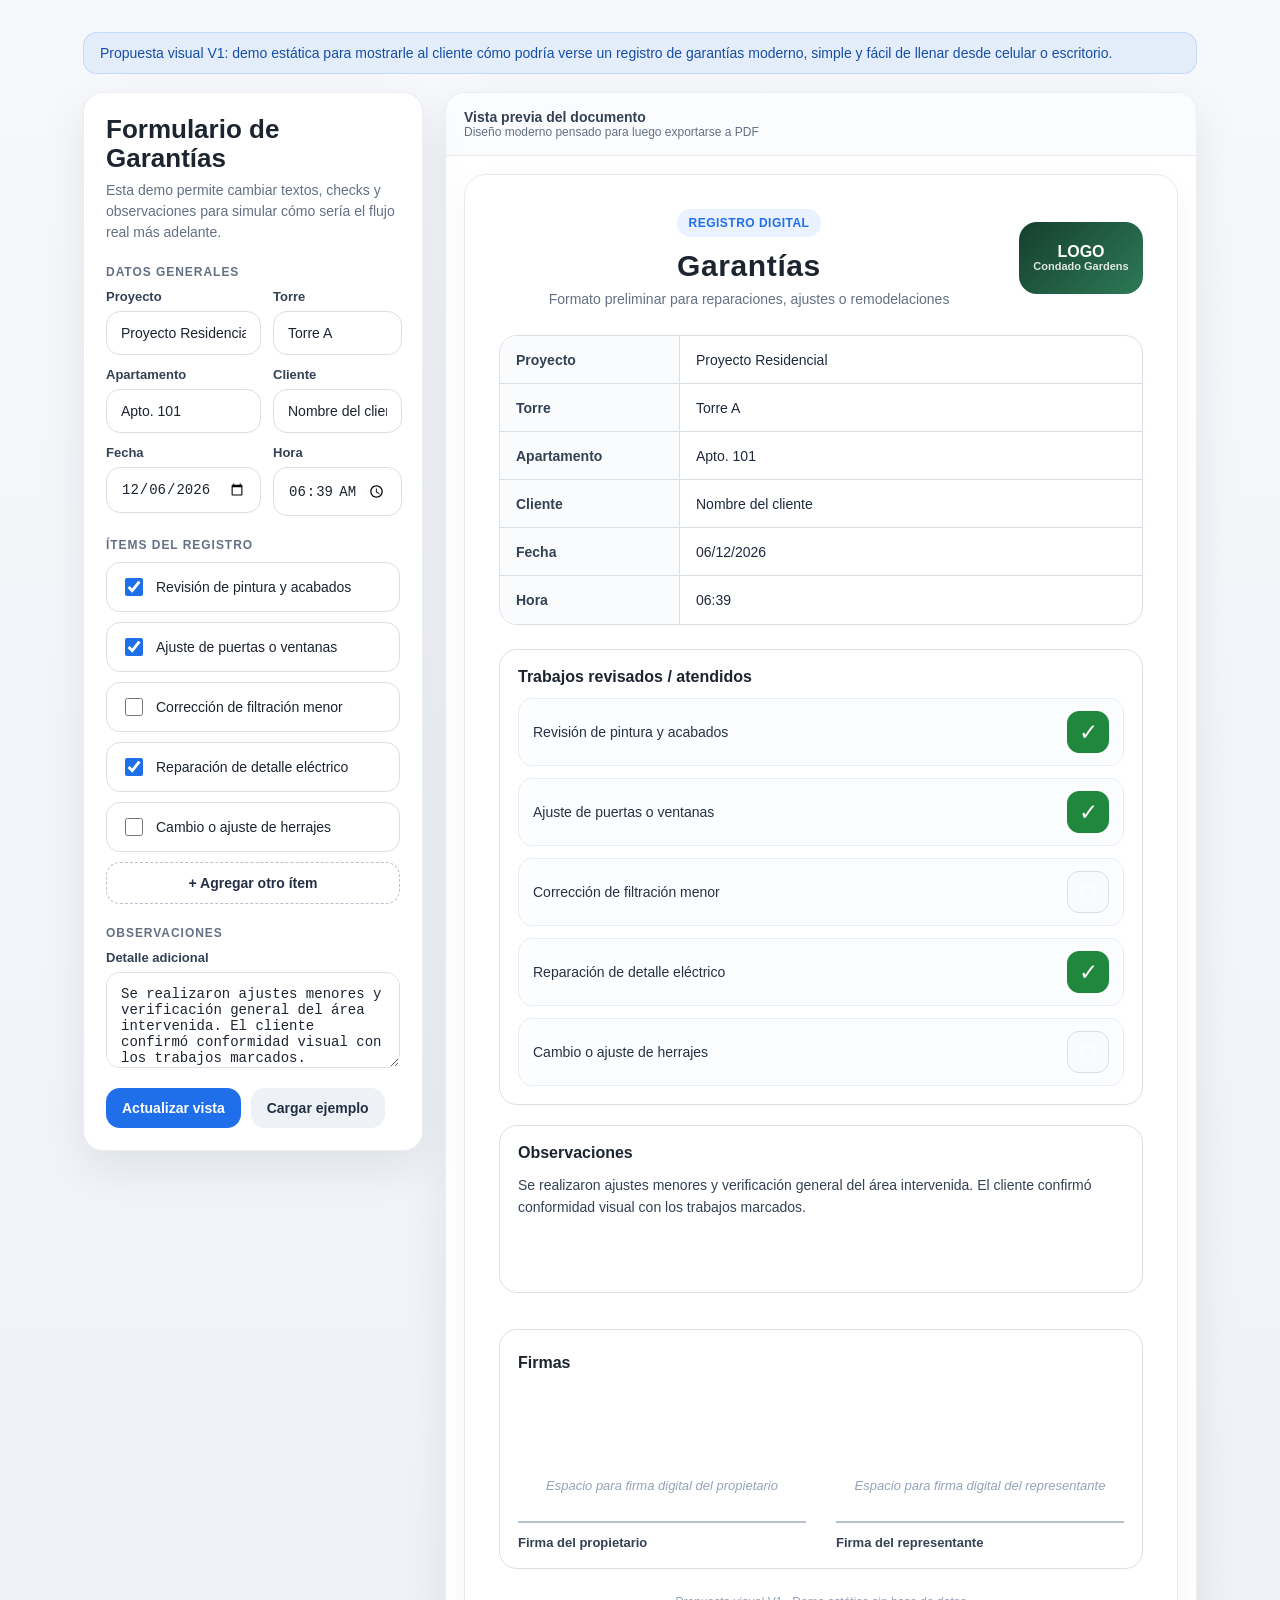
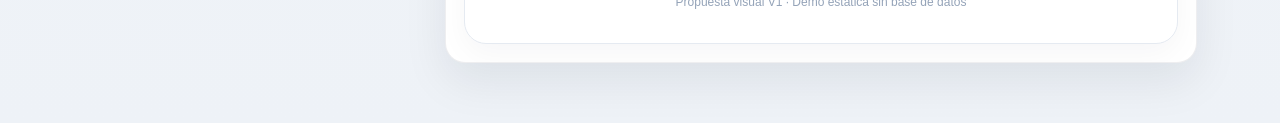
==== index.html @ aacd2099 "Create index.html" ====
<!doctype html>
<html lang="es">
<head>
  <meta charset="UTF-8" />
  <meta name="viewport" content="width=device-width, initial-scale=1.0" />
  <title>Propuesta V1 · Formulario de Garantías</title>
  <style>
    :root {
      --bg: #f3f5f8;
      --card: #ffffff;
      --line: #d9dee7;
      --line-strong: #b8c1cf;
      --text: #1c2430;
      --muted: #647084;
      --primary: #1f6feb;
      --primary-soft: #eaf2ff;
      --success: #1f883d;
      --shadow: 0 18px 45px rgba(16, 24, 40, 0.08);
      --radius: 20px;
    }

    * { box-sizing: border-box; }

    body {
      margin: 0;
      font-family: Arial, Helvetica, sans-serif;
      background: linear-gradient(180deg, #f6f8fb 0%, #eef2f7 100%);
      color: var(--text);
    }

    .shell {
      max-width: 1150px;
      margin: 0 auto;
      padding: 32px 18px 60px;
    }

    .top-note {
      background: rgba(31, 111, 235, 0.08);
      border: 1px solid rgba(31, 111, 235, 0.16);
      color: #174ea6;
      padding: 12px 16px;
      border-radius: 14px;
      font-size: 14px;
      margin-bottom: 18px;
    }

    .app {
      display: grid;
      grid-template-columns: 340px 1fr;
      gap: 22px;
      align-items: start;
    }

    .panel,
    .preview {
      background: var(--card);
      border: 1px solid rgba(15, 23, 42, 0.07);
      border-radius: var(--radius);
      box-shadow: var(--shadow);
    }

    .panel {
      padding: 22px;
      position: sticky;
      top: 18px;
    }

    .preview-wrap {
      padding: 18px;
    }

    .panel h1 {
      margin: 0 0 8px;
      font-size: 26px;
      line-height: 1.1;
    }

    .panel p {
      margin: 0 0 18px;
      color: var(--muted);
      font-size: 14px;
      line-height: 1.5;
    }

    .section-title {
      font-size: 12px;
      font-weight: 700;
      letter-spacing: .08em;
      text-transform: uppercase;
      color: var(--muted);
      margin: 22px 0 10px;
    }

    .grid {
      display: grid;
      grid-template-columns: 1fr 1fr;
      gap: 12px;
    }

    .field,
    .textarea,
    .checkbox-item {
      width: 100%;
    }

    label {
      display: block;
      font-size: 13px;
      font-weight: 700;
      margin-bottom: 7px;
      color: #334155;
    }

    input[type="text"],
    input[type="date"],
    input[type="time"],
    textarea {
      width: 100%;
      border: 1px solid var(--line);
      border-radius: 14px;
      padding: 13px 14px;
      font-size: 14px;
      outline: none;
      background: #fff;
      color: var(--text);
      transition: .18s ease;
    }

    input:focus,
    textarea:focus {
      border-color: #8eb8ff;
      box-shadow: 0 0 0 4px rgba(31, 111, 235, 0.12);
    }

    textarea {
      min-height: 96px;
      resize: vertical;
    }

    .checklist-editor {
      display: grid;
      gap: 10px;
    }

    .checkbox-item {
      display: flex;
      align-items: center;
      gap: 10px;
      border: 1px solid var(--line);
      padding: 12px 14px;
      border-radius: 14px;
      background: #fff;
    }

    .checkbox-item input[type="checkbox"] {
      width: 18px;
      height: 18px;
      accent-color: var(--primary);
      flex: 0 0 auto;
    }

    .checkbox-item input[type="text"] {
      border: none;
      padding: 0;
      border-radius: 0;
      box-shadow: none;
      background: transparent;
    }

    .controls {
      display: flex;
      gap: 10px;
      flex-wrap: wrap;
      margin-top: 16px;
    }

    button {
      border: none;
      cursor: pointer;
      border-radius: 14px;
      padding: 12px 16px;
      font-weight: 700;
      font-size: 14px;
      transition: transform .12s ease, opacity .18s ease, background .18s ease;
    }

    button:hover { transform: translateY(-1px); }

    .primary-btn {
      background: var(--primary);
      color: white;
    }

    .secondary-btn {
      background: #eef2f7;
      color: #233044;
    }

    .ghost-btn {
      background: white;
      color: #233044;
      border: 1px dashed var(--line-strong);
      width: 100%;
      margin-top: 10px;
    }

    .preview {
      overflow: hidden;
    }

    .preview-toolbar {
      display: flex;
      justify-content: space-between;
      align-items: center;
      padding: 16px 18px;
      border-bottom: 1px solid rgba(15, 23, 42, 0.07);
      background: #fbfcfe;
    }

    .preview-toolbar .title {
      font-size: 14px;
      font-weight: 700;
      color: #334155;
    }

    .preview-toolbar .hint {
      font-size: 12px;
      color: var(--muted);
    }

    .document {
      background: white;
      width: 100%;
      max-width: 820px;
      margin: 0 auto;
      border: 1px solid #e5eaf1;
      border-radius: 22px;
      padding: 34px;
      min-height: 1120px;
      box-shadow: 0 10px 30px rgba(15,23,42,.04);
    }

    .doc-header {
      display: flex;
      justify-content: space-between;
      align-items: center;
      gap: 20px;
      margin-bottom: 28px;
    }

    .doc-title-wrap {
      flex: 1;
      text-align: center;
    }

    .eyebrow {
      display: inline-block;
      background: var(--primary-soft);
      color: var(--primary);
      padding: 7px 12px;
      border-radius: 999px;
      font-weight: 700;
      font-size: 12px;
      letter-spacing: .04em;
      text-transform: uppercase;
      margin-bottom: 12px;
    }

    .doc-title {
      margin: 0;
      font-size: 30px;
      letter-spacing: .02em;
    }

    .doc-subtitle {
      margin-top: 8px;
      color: var(--muted);
      font-size: 14px;
    }

    .logo-box {
      width: 124px;
      height: 72px;
      border-radius: 18px;
      background: linear-gradient(135deg, #163f2d, #2d7a57);
      color: white;
      display: grid;
      place-items: center;
      padding: 10px;
      text-align: center;
      font-weight: 700;
      line-height: 1.05;
      flex: 0 0 auto;
    }

    .logo-box small {
      display: block;
      font-size: 11px;
      opacity: .85;
      font-weight: 600;
    }

    .info-card {
      border: 1px solid var(--line);
      border-radius: 18px;
      overflow: hidden;
      margin-bottom: 24px;
    }

    .info-row {
      display: grid;
      grid-template-columns: 180px 1fr;
      border-bottom: 1px solid var(--line);
      min-height: 48px;
    }

    .info-row:last-child { border-bottom: none; }

    .info-label,
    .info-value {
      padding: 12px 16px;
      display: flex;
      align-items: center;
      font-size: 14px;
    }

    .info-label {
      font-weight: 700;
      background: #fafbfd;
      border-right: 1px solid var(--line);
      color: #334155;
    }

    .info-value {
      color: #1e293b;
    }

    .block-title {
      margin: 0 0 12px;
      font-size: 16px;
    }

    .checks-card,
    .notes-card,
    .signatures-card {
      border: 1px solid var(--line);
      border-radius: 18px;
      padding: 18px;
      margin-bottom: 20px;
    }

    .checks-list {
      display: grid;
      gap: 12px;
    }

    .check-row {
      display: grid;
      grid-template-columns: 1fr 72px;
      gap: 14px;
      align-items: center;
      padding: 12px 14px;
      border: 1px solid #e9edf3;
      border-radius: 14px;
      background: #fcfdff;
    }

    .check-row .text {
      font-size: 14px;
      color: #243244;
    }

    .status-box {
      width: 42px;
      height: 42px;
      border-radius: 12px;
      border: 1px solid var(--line);
      display: grid;
      place-items: center;
      margin-left: auto;
      font-size: 23px;
      color: white;
      background: #f8fafc;
    }

    .status-box.active {
      background: var(--success);
      border-color: var(--success);
    }

    .notes-text {
      min-height: 100px;
      white-space: pre-wrap;
      color: #334155;
      font-size: 14px;
      line-height: 1.6;
    }

    .signatures-card {
      margin-top: 36px;
      padding-top: 24px;
    }

    .signature-grid {
      display: grid;
      grid-template-columns: 1fr 1fr;
      gap: 30px;
      margin-top: 18px;
    }

    .signature-box {
      min-height: 160px;
      display: flex;
      flex-direction: column;
      justify-content: flex-end;
    }

    .signature-space {
      height: 72px;
      display: flex;
      align-items: center;
      justify-content: center;
      color: #94a3b8;
      font-style: italic;
      font-size: 13px;
    }

    .signature-line {
      border-top: 2px solid #b8c1cf;
      padding-top: 12px;
      font-size: 13px;
      font-weight: 700;
      color: #334155;
    }

    .footer-note {
      margin-top: 26px;
      text-align: center;
      color: #94a3b8;
      font-size: 12px;
    }

    @media (max-width: 980px) {
      .app {
        grid-template-columns: 1fr;
      }

      .panel {
        position: static;
      }
    }

    @media (max-width: 720px) {
      .shell {
        padding: 16px 10px 36px;
      }

      .grid,
      .signature-grid,
      .doc-header,
      .info-row,
      .check-row {
        grid-template-columns: 1fr;
      }

      .document {
        padding: 20px;
        border-radius: 18px;
      }

      .doc-title-wrap {
        text-align: left;
      }

      .logo-box {
        width: 100%;
        height: auto;
        min-height: 70px;
      }

      .info-label {
        border-right: none;
        border-bottom: 1px solid var(--line);
      }

      .check-row {
        gap: 8px;
      }

      .status-box {
        margin-left: 0;
      }
    }
  </style>
</head>
<body>
  <div class="shell">
    <div class="top-note">
      Propuesta visual V1: demo estática para mostrarle al cliente cómo podría verse un registro de garantías moderno, simple y fácil de llenar desde celular o escritorio.
    </div>

    <div class="app">
      <aside class="panel">
        <h1>Formulario de Garantías</h1>
        <p>Esta demo permite cambiar textos, checks y observaciones para simular cómo sería el flujo real más adelante.</p>

        <div class="section-title">Datos generales</div>
        <div class="grid">
          <div class="field">
            <label for="proyecto">Proyecto</label>
            <input id="proyecto" type="text" value="Proyecto Residencial" />
          </div>
          <div class="field">
            <label for="torre">Torre</label>
            <input id="torre" type="text" value="Torre A" />
          </div>
          <div class="field">
            <label for="apartamento">Apartamento</label>
            <input id="apartamento" type="text" value="Apto. 101" />
          </div>
          <div class="field">
            <label for="cliente">Cliente</label>
            <input id="cliente" type="text" value="Nombre del cliente" />
          </div>
          <div class="field">
            <label for="fecha">Fecha</label>
            <input id="fecha" type="date" />
          </div>
          <div class="field">
            <label for="hora">Hora</label>
            <input id="hora" type="time" />
          </div>
        </div>

        <div class="section-title">Ítems del registro</div>
        <div id="checklistEditor" class="checklist-editor">
          <div class="checkbox-item">
            <input class="check-input" type="checkbox" checked />
            <input class="item-text" type="text" value="Revisión de pintura y acabados" />
          </div>
          <div class="checkbox-item">
            <input class="check-input" type="checkbox" checked />
            <input class="item-text" type="text" value="Ajuste de puertas o ventanas" />
          </div>
          <div class="checkbox-item">
            <input class="check-input" type="checkbox" />
            <input class="item-text" type="text" value="Corrección de filtración menor" />
          </div>
          <div class="checkbox-item">
            <input class="check-input" type="checkbox" checked />
            <input class="item-text" type="text" value="Reparación de detalle eléctrico" />
          </div>
          <div class="checkbox-item">
            <input class="check-input" type="checkbox" />
            <input class="item-text" type="text" value="Cambio o ajuste de herrajes" />
          </div>
        </div>
        <button id="addItemBtn" class="ghost-btn" type="button">+ Agregar otro ítem</button>

        <div class="section-title">Observaciones</div>
        <div class="textarea">
          <label for="observaciones">Detalle adicional</label>
          <textarea id="observaciones">Se realizaron ajustes menores y verificación general del área intervenida. El cliente confirmó conformidad visual con los trabajos marcados.</textarea>
        </div>

        <div class="controls">
          <button id="updateBtn" class="primary-btn" type="button">Actualizar vista</button>
          <button id="resetBtn" class="secondary-btn" type="button">Cargar ejemplo</button>
        </div>
      </aside>

      <section class="preview">
        <div class="preview-toolbar">
          <div>
            <div class="title">Vista previa del documento</div>
            <div class="hint">Diseño moderno pensado para luego exportarse a PDF</div>
          </div>
        </div>

        <div class="preview-wrap">
          <div class="document">
            <div class="doc-header">
              <div class="doc-title-wrap">
                <div class="eyebrow">Registro digital</div>
                <h2 id="previewMainTitle" class="doc-title">Garantías</h2>
                <div class="doc-subtitle">Formato preliminar para reparaciones, ajustes o remodelaciones</div>
              </div>
              <div class="logo-box">
                <div>
                  LOGO
                  <small>Condado Gardens</small>
                </div>
              </div>
            </div>

            <div class="info-card">
              <div class="info-row">
                <div class="info-label">Proyecto</div>
                <div id="previewProyecto" class="info-value">Proyecto Residencial</div>
              </div>
              <div class="info-row">
                <div class="info-label">Torre</div>
                <div id="previewTorre" class="info-value">Torre A</div>
              </div>
              <div class="info-row">
                <div class="info-label">Apartamento</div>
                <div id="previewApartamento" class="info-value">Apto. 101</div>
              </div>
              <div class="info-row">
                <div class="info-label">Cliente</div>
                <div id="previewCliente" class="info-value">Nombre del cliente</div>
              </div>
              <div class="info-row">
                <div class="info-label">Fecha</div>
                <div id="previewFecha" class="info-value">—</div>
              </div>
              <div class="info-row">
                <div class="info-label">Hora</div>
                <div id="previewHora" class="info-value">—</div>
              </div>
            </div>

            <div class="checks-card">
              <h3 class="block-title">Trabajos revisados / atendidos</h3>
              <div id="previewChecks" class="checks-list"></div>
            </div>

            <div class="notes-card">
              <h3 class="block-title">Observaciones</h3>
              <div id="previewObservaciones" class="notes-text">Se realizaron ajustes menores y verificación general del área intervenida. El cliente confirmó conformidad visual con los trabajos marcados.</div>
            </div>

            <div class="signatures-card">
              <h3 class="block-title">Firmas</h3>
              <div class="signature-grid">
                <div class="signature-box">
                  <div class="signature-space">Espacio para firma digital del propietario</div>
                  <div class="signature-line">Firma del propietario</div>
                </div>
                <div class="signature-box">
                  <div class="signature-space">Espacio para firma digital del representante</div>
                  <div class="signature-line">Firma del representante</div>
                </div>
              </div>
            </div>

            <div class="footer-note">Propuesta visual V1 · Demo estática sin base de datos</div>
          </div>
        </div>
      </section>
    </div>
  </div>

  <script>
    const proyecto = document.getElementById('proyecto');
    const torre = document.getElementById('torre');
    const apartamento = document.getElementById('apartamento');
    const cliente = document.getElementById('cliente');
    const fecha = document.getElementById('fecha');
    const hora = document.getElementById('hora');
    const observaciones = document.getElementById('observaciones');
    const checklistEditor = document.getElementById('checklistEditor');

    const previewProyecto = document.getElementById('previewProyecto');
    const previewTorre = document.getElementById('previewTorre');
    const previewApartamento = document.getElementById('previewApartamento');
    const previewCliente = document.getElementById('previewCliente');
    const previewFecha = document.getElementById('previewFecha');
    const previewHora = document.getElementById('previewHora');
    const previewObservaciones = document.getElementById('previewObservaciones');
    const previewChecks = document.getElementById('previewChecks');

    function formatDate(value) {
      if (!value) return '—';
      const [year, month, day] = value.split('-');
      return `${day}/${month}/${year}`;
    }

    function formatTime(value) {
      if (!value) return '—';
      return value;
    }

    function getChecklistData() {
      return [...checklistEditor.querySelectorAll('.checkbox-item')]
        .map(row => ({
          checked: row.querySelector('.check-input').checked,
          text: row.querySelector('.item-text').value.trim()
        }))
        .filter(item => item.text.length > 0);
    }

    function renderChecks(items) {
      previewChecks.innerHTML = '';
      if (!items.length) {
        previewChecks.innerHTML = '<div class="check-row"><div class="text">Sin ítems definidos todavía</div><div class="status-box">□</div></div>';
        return;
      }

      items.forEach(item => {
        const row = document.createElement('div');
        row.className = 'check-row';
        row.innerHTML = `
          <div class="text">${item.text}</div>
          <div class="status-box ${item.checked ? 'active' : ''}">${item.checked ? '✓' : '□'}</div>
        `;
        previewChecks.appendChild(row);
      });
    }

    function updatePreview() {
      previewProyecto.textContent = proyecto.value || '—';
      previewTorre.textContent = torre.value || '—';
      previewApartamento.textContent = apartamento.value || '—';
      previewCliente.textContent = cliente.value || '—';
      previewFecha.textContent = formatDate(fecha.value);
      previewHora.textContent = formatTime(hora.value);
      previewObservaciones.textContent = observaciones.value.trim() || 'Sin observaciones.';
      renderChecks(getChecklistData());
    }

    function addChecklistItem(text = 'Nuevo ítem de garantía') {
      const wrapper = document.createElement('div');
      wrapper.className = 'checkbox-item';
      wrapper.innerHTML = `
        <input class="check-input" type="checkbox" />
        <input class="item-text" type="text" value="${text}" />
      `;
      checklistEditor.appendChild(wrapper);
      wrapper.querySelector('.item-text').focus();
    }

    function loadExample() {
      proyecto.value = 'Proyecto Residencial';
      torre.value = 'Torre A';
      apartamento.value = 'Apto. 101';
      cliente.value = 'Nombre del cliente';

      const now = new Date();
      const localDate = new Date(now.getTime() - now.getTimezoneOffset() * 60000);
      fecha.value = localDate.toISOString().slice(0, 10);
      hora.value = localDate.toTimeString().slice(0, 5);

      observaciones.value = 'Se realizaron ajustes menores y verificación general del área intervenida. El cliente confirmó conformidad visual con los trabajos marcados.';

      checklistEditor.innerHTML = `
        <div class="checkbox-item">
          <input class="check-input" type="checkbox" checked />
          <input class="item-text" type="text" value="Revisión de pintura y acabados" />
        </div>
        <div class="checkbox-item">
          <input class="check-input" type="checkbox" checked />
          <input class="item-text" type="text" value="Ajuste de puertas o ventanas" />
        </div>
        <div class="checkbox-item">
          <input class="check-input" type="checkbox" />
          <input class="item-text" type="text" value="Corrección de filtración menor" />
        </div>
        <div class="checkbox-item">
          <input class="check-input" type="checkbox" checked />
          <input class="item-text" type="text" value="Reparación de detalle eléctrico" />
        </div>
        <div class="checkbox-item">
          <input class="check-input" type="checkbox" />
          <input class="item-text" type="text" value="Cambio o ajuste de herrajes" />
        </div>
      `;

      updatePreview();
    }

    document.getElementById('addItemBtn').addEventListener('click', () => {
      addChecklistItem();
      updatePreview();
    });

    document.getElementById('updateBtn').addEventListener('click', updatePreview);
    document.getElementById('resetBtn').addEventListener('click', loadExample);

    [proyecto, torre, apartamento, cliente, fecha, hora, observaciones].forEach(el => {
      el.addEventListener('input', updatePreview);
      el.addEventListener('change', updatePreview);
    });

    checklistEditor.addEventListener('input', updatePreview);
    checklistEditor.addEventListener('change', updatePreview);

    loadExample();
  </script>
</body>
</html>
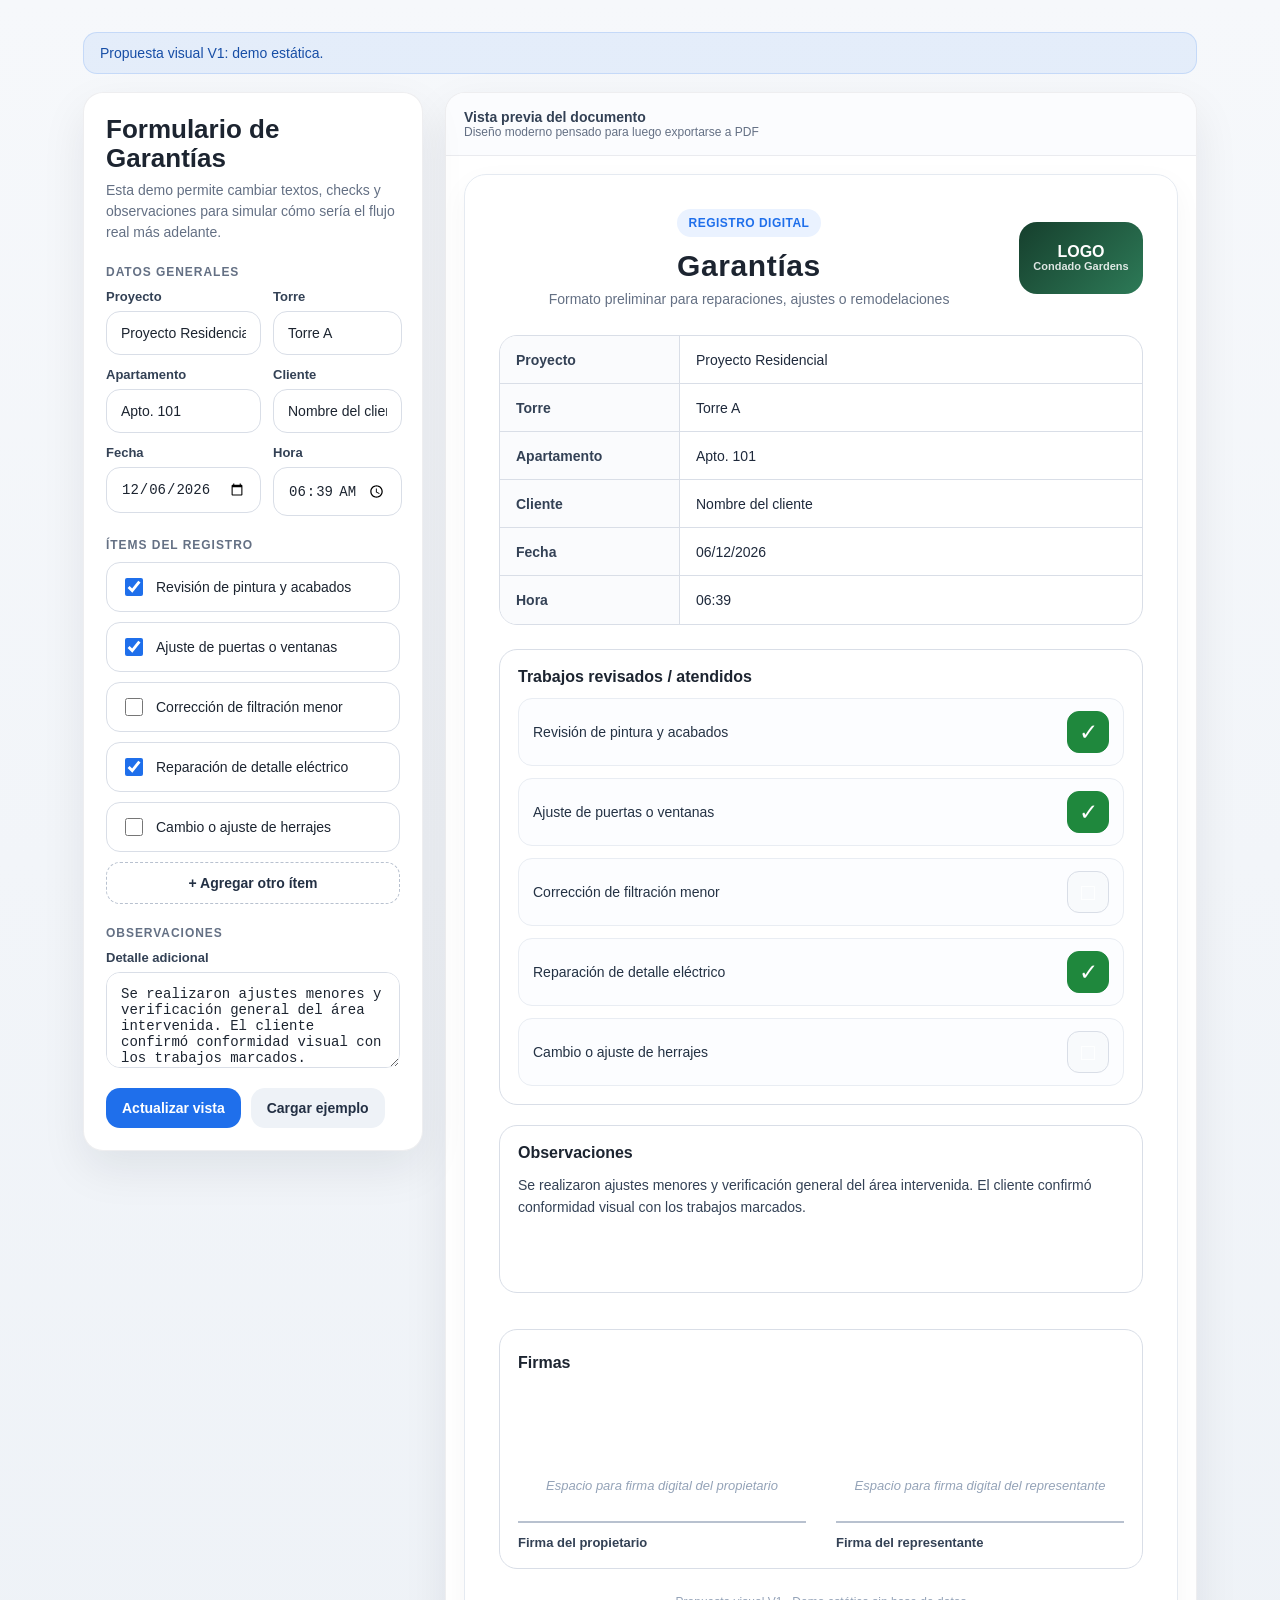
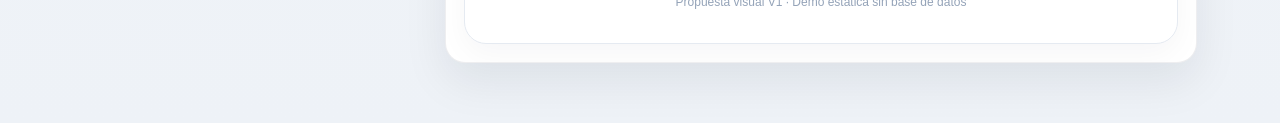
==== commit 81d87d1f: "Update index.html" ====
--- a/index.html
+++ b/index.html
@@ -496,7 +496,7 @@
 <body>
   <div class="shell">
     <div class="top-note">
-      Propuesta visual V1: demo estática para mostrarle al cliente cómo podría verse un registro de garantías moderno, simple y fácil de llenar desde celular o escritorio.
+      Propuesta visual V1: demo estática.
     </div>
 
     <div class="app">
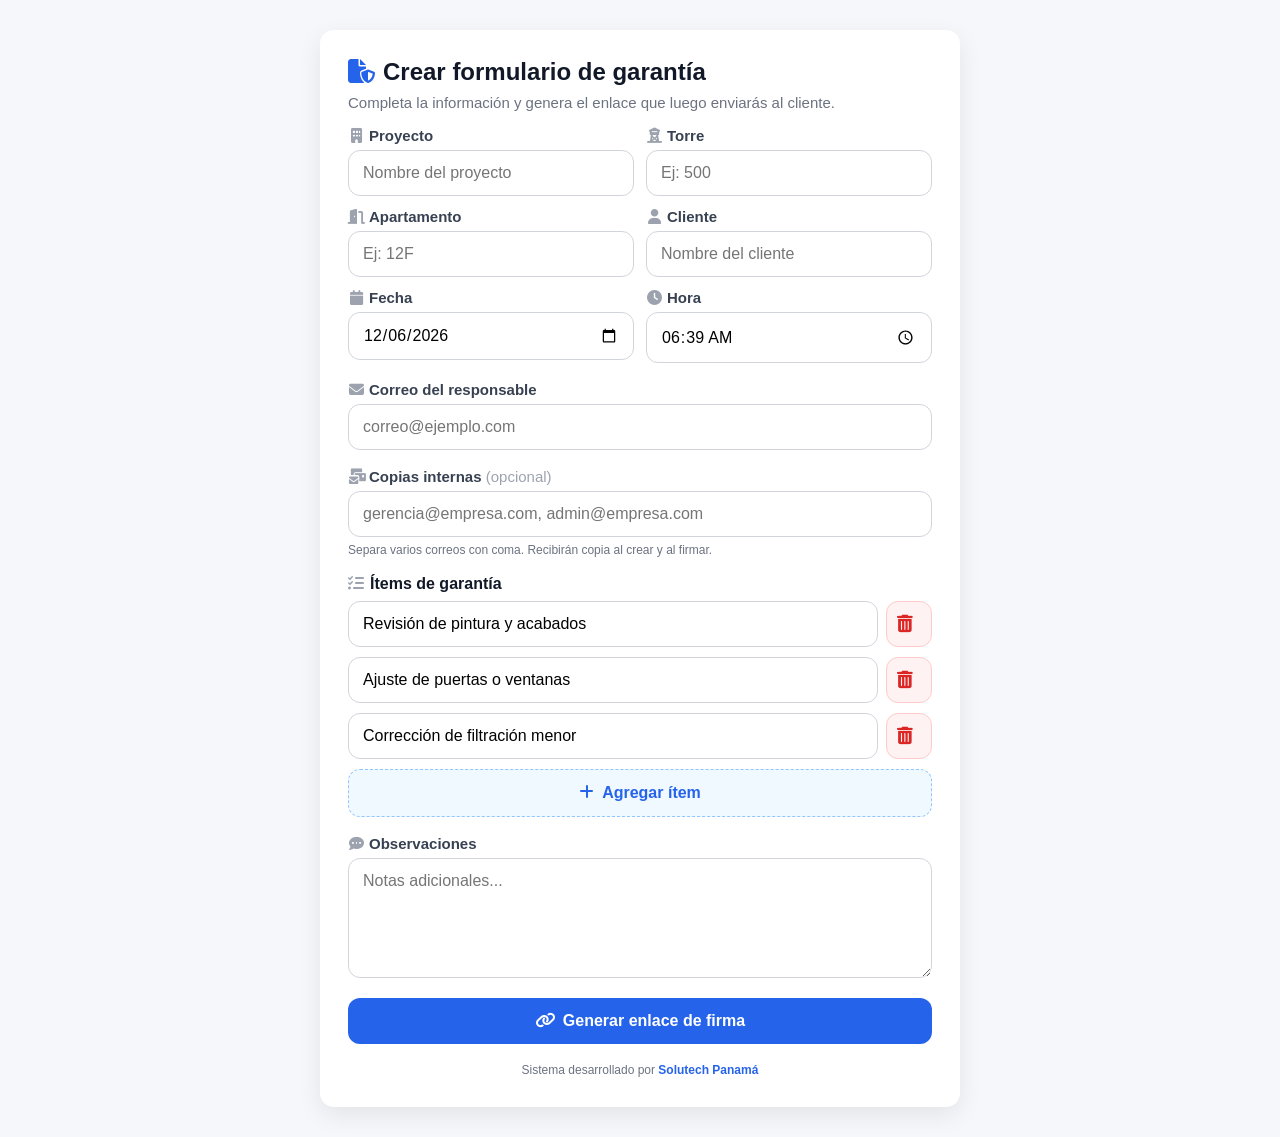
==== commit 51477d45: "v3.0" ====
--- a/index.html
+++ b/index.html
@@ -1,791 +1,100 @@
 <!doctype html>
 <html lang="es">
 <head>
-  <meta charset="UTF-8" />
-  <meta name="viewport" content="width=device-width, initial-scale=1.0" />
-  <title>Propuesta V1 · Formulario de Garantías</title>
-  <style>
-    :root {
-      --bg: #f3f5f8;
-      --card: #ffffff;
-      --line: #d9dee7;
-      --line-strong: #b8c1cf;
-      --text: #1c2430;
-      --muted: #647084;
-      --primary: #1f6feb;
-      --primary-soft: #eaf2ff;
-      --success: #1f883d;
-      --shadow: 0 18px 45px rgba(16, 24, 40, 0.08);
-      --radius: 20px;
-    }
-
-    * { box-sizing: border-box; }
-
-    body {
-      margin: 0;
-      font-family: Arial, Helvetica, sans-serif;
-      background: linear-gradient(180deg, #f6f8fb 0%, #eef2f7 100%);
-      color: var(--text);
-    }
-
-    .shell {
-      max-width: 1150px;
-      margin: 0 auto;
-      padding: 32px 18px 60px;
-    }
-
-    .top-note {
-      background: rgba(31, 111, 235, 0.08);
-      border: 1px solid rgba(31, 111, 235, 0.16);
-      color: #174ea6;
-      padding: 12px 16px;
-      border-radius: 14px;
-      font-size: 14px;
-      margin-bottom: 18px;
-    }
-
-    .app {
-      display: grid;
-      grid-template-columns: 340px 1fr;
-      gap: 22px;
-      align-items: start;
-    }
-
-    .panel,
-    .preview {
-      background: var(--card);
-      border: 1px solid rgba(15, 23, 42, 0.07);
-      border-radius: var(--radius);
-      box-shadow: var(--shadow);
-    }
-
-    .panel {
-      padding: 22px;
-      position: sticky;
-      top: 18px;
-    }
-
-    .preview-wrap {
-      padding: 18px;
-    }
-
-    .panel h1 {
-      margin: 0 0 8px;
-      font-size: 26px;
-      line-height: 1.1;
-    }
-
-    .panel p {
-      margin: 0 0 18px;
-      color: var(--muted);
-      font-size: 14px;
-      line-height: 1.5;
-    }
-
-    .section-title {
-      font-size: 12px;
-      font-weight: 700;
-      letter-spacing: .08em;
-      text-transform: uppercase;
-      color: var(--muted);
-      margin: 22px 0 10px;
-    }
-
-    .grid {
-      display: grid;
-      grid-template-columns: 1fr 1fr;
-      gap: 12px;
-    }
-
-    .field,
-    .textarea,
-    .checkbox-item {
-      width: 100%;
-    }
-
-    label {
-      display: block;
-      font-size: 13px;
-      font-weight: 700;
-      margin-bottom: 7px;
-      color: #334155;
-    }
-
-    input[type="text"],
-    input[type="date"],
-    input[type="time"],
-    textarea {
-      width: 100%;
-      border: 1px solid var(--line);
-      border-radius: 14px;
-      padding: 13px 14px;
-      font-size: 14px;
-      outline: none;
-      background: #fff;
-      color: var(--text);
-      transition: .18s ease;
-    }
-
-    input:focus,
-    textarea:focus {
-      border-color: #8eb8ff;
-      box-shadow: 0 0 0 4px rgba(31, 111, 235, 0.12);
-    }
-
-    textarea {
-      min-height: 96px;
-      resize: vertical;
-    }
-
-    .checklist-editor {
-      display: grid;
-      gap: 10px;
-    }
-
-    .checkbox-item {
-      display: flex;
-      align-items: center;
-      gap: 10px;
-      border: 1px solid var(--line);
-      padding: 12px 14px;
-      border-radius: 14px;
-      background: #fff;
-    }
-
-    .checkbox-item input[type="checkbox"] {
-      width: 18px;
-      height: 18px;
-      accent-color: var(--primary);
-      flex: 0 0 auto;
-    }
-
-    .checkbox-item input[type="text"] {
-      border: none;
-      padding: 0;
-      border-radius: 0;
-      box-shadow: none;
-      background: transparent;
-    }
-
-    .controls {
-      display: flex;
-      gap: 10px;
-      flex-wrap: wrap;
-      margin-top: 16px;
-    }
-
-    button {
-      border: none;
-      cursor: pointer;
-      border-radius: 14px;
-      padding: 12px 16px;
-      font-weight: 700;
-      font-size: 14px;
-      transition: transform .12s ease, opacity .18s ease, background .18s ease;
-    }
-
-    button:hover { transform: translateY(-1px); }
-
-    .primary-btn {
-      background: var(--primary);
-      color: white;
-    }
-
-    .secondary-btn {
-      background: #eef2f7;
-      color: #233044;
-    }
-
-    .ghost-btn {
-      background: white;
-      color: #233044;
-      border: 1px dashed var(--line-strong);
-      width: 100%;
-      margin-top: 10px;
-    }
-
-    .preview {
-      overflow: hidden;
-    }
-
-    .preview-toolbar {
-      display: flex;
-      justify-content: space-between;
-      align-items: center;
-      padding: 16px 18px;
-      border-bottom: 1px solid rgba(15, 23, 42, 0.07);
-      background: #fbfcfe;
-    }
-
-    .preview-toolbar .title {
-      font-size: 14px;
-      font-weight: 700;
-      color: #334155;
-    }
-
-    .preview-toolbar .hint {
-      font-size: 12px;
-      color: var(--muted);
-    }
-
-    .document {
-      background: white;
-      width: 100%;
-      max-width: 820px;
-      margin: 0 auto;
-      border: 1px solid #e5eaf1;
-      border-radius: 22px;
-      padding: 34px;
-      min-height: 1120px;
-      box-shadow: 0 10px 30px rgba(15,23,42,.04);
-    }
-
-    .doc-header {
-      display: flex;
-      justify-content: space-between;
-      align-items: center;
-      gap: 20px;
-      margin-bottom: 28px;
-    }
-
-    .doc-title-wrap {
-      flex: 1;
-      text-align: center;
-    }
-
-    .eyebrow {
-      display: inline-block;
-      background: var(--primary-soft);
-      color: var(--primary);
-      padding: 7px 12px;
-      border-radius: 999px;
-      font-weight: 700;
-      font-size: 12px;
-      letter-spacing: .04em;
-      text-transform: uppercase;
-      margin-bottom: 12px;
-    }
-
-    .doc-title {
-      margin: 0;
-      font-size: 30px;
-      letter-spacing: .02em;
-    }
-
-    .doc-subtitle {
-      margin-top: 8px;
-      color: var(--muted);
-      font-size: 14px;
-    }
-
-    .logo-box {
-      width: 124px;
-      height: 72px;
-      border-radius: 18px;
-      background: linear-gradient(135deg, #163f2d, #2d7a57);
-      color: white;
-      display: grid;
-      place-items: center;
-      padding: 10px;
-      text-align: center;
-      font-weight: 700;
-      line-height: 1.05;
-      flex: 0 0 auto;
-    }
-
-    .logo-box small {
-      display: block;
-      font-size: 11px;
-      opacity: .85;
-      font-weight: 600;
-    }
-
-    .info-card {
-      border: 1px solid var(--line);
-      border-radius: 18px;
-      overflow: hidden;
-      margin-bottom: 24px;
-    }
-
-    .info-row {
-      display: grid;
-      grid-template-columns: 180px 1fr;
-      border-bottom: 1px solid var(--line);
-      min-height: 48px;
-    }
-
-    .info-row:last-child { border-bottom: none; }
-
-    .info-label,
-    .info-value {
-      padding: 12px 16px;
-      display: flex;
-      align-items: center;
-      font-size: 14px;
-    }
-
-    .info-label {
-      font-weight: 700;
-      background: #fafbfd;
-      border-right: 1px solid var(--line);
-      color: #334155;
-    }
-
-    .info-value {
-      color: #1e293b;
-    }
-
-    .block-title {
-      margin: 0 0 12px;
-      font-size: 16px;
-    }
-
-    .checks-card,
-    .notes-card,
-    .signatures-card {
-      border: 1px solid var(--line);
-      border-radius: 18px;
-      padding: 18px;
-      margin-bottom: 20px;
-    }
-
-    .checks-list {
-      display: grid;
-      gap: 12px;
-    }
-
-    .check-row {
-      display: grid;
-      grid-template-columns: 1fr 72px;
-      gap: 14px;
-      align-items: center;
-      padding: 12px 14px;
-      border: 1px solid #e9edf3;
-      border-radius: 14px;
-      background: #fcfdff;
-    }
-
-    .check-row .text {
-      font-size: 14px;
-      color: #243244;
-    }
-
-    .status-box {
-      width: 42px;
-      height: 42px;
-      border-radius: 12px;
-      border: 1px solid var(--line);
-      display: grid;
-      place-items: center;
-      margin-left: auto;
-      font-size: 23px;
-      color: white;
-      background: #f8fafc;
-    }
-
-    .status-box.active {
-      background: var(--success);
-      border-color: var(--success);
-    }
-
-    .notes-text {
-      min-height: 100px;
-      white-space: pre-wrap;
-      color: #334155;
-      font-size: 14px;
-      line-height: 1.6;
-    }
-
-    .signatures-card {
-      margin-top: 36px;
-      padding-top: 24px;
-    }
-
-    .signature-grid {
-      display: grid;
-      grid-template-columns: 1fr 1fr;
-      gap: 30px;
-      margin-top: 18px;
-    }
-
-    .signature-box {
-      min-height: 160px;
-      display: flex;
-      flex-direction: column;
-      justify-content: flex-end;
-    }
-
-    .signature-space {
-      height: 72px;
-      display: flex;
-      align-items: center;
-      justify-content: center;
-      color: #94a3b8;
-      font-style: italic;
-      font-size: 13px;
-    }
-
-    .signature-line {
-      border-top: 2px solid #b8c1cf;
-      padding-top: 12px;
-      font-size: 13px;
-      font-weight: 700;
-      color: #334155;
-    }
-
-    .footer-note {
-      margin-top: 26px;
-      text-align: center;
-      color: #94a3b8;
-      font-size: 12px;
-    }
-
-    @media (max-width: 980px) {
-      .app {
-        grid-template-columns: 1fr;
-      }
-
-      .panel {
-        position: static;
-      }
-    }
-
-    @media (max-width: 720px) {
-      .shell {
-        padding: 16px 10px 36px;
-      }
-
-      .grid,
-      .signature-grid,
-      .doc-header,
-      .info-row,
-      .check-row {
-        grid-template-columns: 1fr;
-      }
-
-      .document {
-        padding: 20px;
-        border-radius: 18px;
-      }
-
-      .doc-title-wrap {
-        text-align: left;
-      }
-
-      .logo-box {
-        width: 100%;
-        height: auto;
-        min-height: 70px;
-      }
-
-      .info-label {
-        border-right: none;
-        border-bottom: 1px solid var(--line);
-      }
-
-      .check-row {
-        gap: 8px;
-      }
-
-      .status-box {
-        margin-left: 0;
-      }
-    }
-  </style>
+  <meta charset="utf-8">
+  <meta name="viewport" content="width=device-width, initial-scale=1, maximum-scale=1, viewport-fit=cover">
+  <title>Crear Formulario de Garantía</title>
+  <link rel="stylesheet" href="https://cdnjs.cloudflare.com/ajax/libs/font-awesome/6.5.1/css/all.min.css">
+  <link rel="stylesheet" href="/assets/styles.css">
 </head>
 <body>
-  <div class="shell">
-    <div class="top-note">
-      Propuesta visual V1: demo estática.
-    </div>
+  <div class="page">
+    <div class="card">
+      <h1><i class="fa-solid fa-file-shield"></i>Crear formulario de garantía</h1>
+      <p>Completa la información y genera el enlace que luego enviarás al cliente.</p>
 
-    <div class="app">
-      <aside class="panel">
-        <h1>Formulario de Garantías</h1>
-        <p>Esta demo permite cambiar textos, checks y observaciones para simular cómo sería el flujo real más adelante.</p>
-
-        <div class="section-title">Datos generales</div>
-        <div class="grid">
-          <div class="field">
-            <label for="proyecto">Proyecto</label>
-            <input id="proyecto" type="text" value="Proyecto Residencial" />
-          </div>
-          <div class="field">
-            <label for="torre">Torre</label>
-            <input id="torre" type="text" value="Torre A" />
-          </div>
-          <div class="field">
-            <label for="apartamento">Apartamento</label>
-            <input id="apartamento" type="text" value="Apto. 101" />
-          </div>
-          <div class="field">
-            <label for="cliente">Cliente</label>
-            <input id="cliente" type="text" value="Nombre del cliente" />
-          </div>
-          <div class="field">
-            <label for="fecha">Fecha</label>
-            <input id="fecha" type="date" />
-          </div>
-          <div class="field">
-            <label for="hora">Hora</label>
-            <input id="hora" type="time" />
-          </div>
+      <div class="grid two">
+        <div class="field">
+          <label for="proyecto"><i class="fa-solid fa-building"></i>Proyecto</label>
+          <input id="proyecto" type="text" placeholder="Nombre del proyecto">
         </div>
 
-        <div class="section-title">Ítems del registro</div>
-        <div id="checklistEditor" class="checklist-editor">
-          <div class="checkbox-item">
-            <input class="check-input" type="checkbox" checked />
-            <input class="item-text" type="text" value="Revisión de pintura y acabados" />
-          </div>
-          <div class="checkbox-item">
-            <input class="check-input" type="checkbox" checked />
-            <input class="item-text" type="text" value="Ajuste de puertas o ventanas" />
-          </div>
-          <div class="checkbox-item">
-            <input class="check-input" type="checkbox" />
-            <input class="item-text" type="text" value="Corrección de filtración menor" />
-          </div>
-          <div class="checkbox-item">
-            <input class="check-input" type="checkbox" checked />
-            <input class="item-text" type="text" value="Reparación de detalle eléctrico" />
-          </div>
-          <div class="checkbox-item">
-            <input class="check-input" type="checkbox" />
-            <input class="item-text" type="text" value="Cambio o ajuste de herrajes" />
-          </div>
-        </div>
-        <button id="addItemBtn" class="ghost-btn" type="button">+ Agregar otro ítem</button>
-
-        <div class="section-title">Observaciones</div>
-        <div class="textarea">
-          <label for="observaciones">Detalle adicional</label>
-          <textarea id="observaciones">Se realizaron ajustes menores y verificación general del área intervenida. El cliente confirmó conformidad visual con los trabajos marcados.</textarea>
+        <div class="field">
+          <label for="torre"><i class="fa-solid fa-tower-observation"></i>Torre</label>
+          <input id="torre" type="text" placeholder="Ej: 500">
         </div>
 
-        <div class="controls">
-          <button id="updateBtn" class="primary-btn" type="button">Actualizar vista</button>
-          <button id="resetBtn" class="secondary-btn" type="button">Cargar ejemplo</button>
-        </div>
-      </aside>
-
-      <section class="preview">
-        <div class="preview-toolbar">
-          <div>
-            <div class="title">Vista previa del documento</div>
-            <div class="hint">Diseño moderno pensado para luego exportarse a PDF</div>
-          </div>
+        <div class="field">
+          <label for="apartamento"><i class="fa-solid fa-door-open"></i>Apartamento</label>
+          <input id="apartamento" type="text" placeholder="Ej: 12F">
         </div>
 
-        <div class="preview-wrap">
-          <div class="document">
-            <div class="doc-header">
-              <div class="doc-title-wrap">
-                <div class="eyebrow">Registro digital</div>
-                <h2 id="previewMainTitle" class="doc-title">Garantías</h2>
-                <div class="doc-subtitle">Formato preliminar para reparaciones, ajustes o remodelaciones</div>
-              </div>
-              <div class="logo-box">
-                <div>
-                  LOGO
-                  <small>Condado Gardens</small>
-                </div>
-              </div>
-            </div>
+        <div class="field">
+          <label for="cliente"><i class="fa-solid fa-user"></i>Cliente</label>
+          <input id="cliente" type="text" placeholder="Nombre del cliente">
+        </div>
 
-            <div class="info-card">
-              <div class="info-row">
-                <div class="info-label">Proyecto</div>
-                <div id="previewProyecto" class="info-value">Proyecto Residencial</div>
-              </div>
-              <div class="info-row">
-                <div class="info-label">Torre</div>
-                <div id="previewTorre" class="info-value">Torre A</div>
-              </div>
-              <div class="info-row">
-                <div class="info-label">Apartamento</div>
-                <div id="previewApartamento" class="info-value">Apto. 101</div>
-              </div>
-              <div class="info-row">
-                <div class="info-label">Cliente</div>
-                <div id="previewCliente" class="info-value">Nombre del cliente</div>
-              </div>
-              <div class="info-row">
-                <div class="info-label">Fecha</div>
-                <div id="previewFecha" class="info-value">—</div>
-              </div>
-              <div class="info-row">
-                <div class="info-label">Hora</div>
-                <div id="previewHora" class="info-value">—</div>
-              </div>
-            </div>
+        <div class="field">
+          <label for="fecha"><i class="fa-solid fa-calendar"></i>Fecha</label>
+          <input id="fecha" type="date">
+        </div>
 
-            <div class="checks-card">
-              <h3 class="block-title">Trabajos revisados / atendidos</h3>
-              <div id="previewChecks" class="checks-list"></div>
-            </div>
+        <div class="field">
+          <label for="hora"><i class="fa-solid fa-clock"></i>Hora</label>
+          <input id="hora" type="time">
+        </div>
+      </div>
 
-            <div class="notes-card">
-              <h3 class="block-title">Observaciones</h3>
-              <div id="previewObservaciones" class="notes-text">Se realizaron ajustes menores y verificación general del área intervenida. El cliente confirmó conformidad visual con los trabajos marcados.</div>
-            </div>
+      <div class="section">
+        <div class="field">
+          <label for="correo_responsable"><i class="fa-solid fa-envelope"></i>Correo del responsable</label>
+          <input id="correo_responsable" type="email" placeholder="correo@ejemplo.com">
+        </div>
+      </div>
 
-            <div class="signatures-card">
-              <h3 class="block-title">Firmas</h3>
-              <div class="signature-grid">
-                <div class="signature-box">
-                  <div class="signature-space">Espacio para firma digital del propietario</div>
-                  <div class="signature-line">Firma del propietario</div>
-                </div>
-                <div class="signature-box">
-                  <div class="signature-space">Espacio para firma digital del representante</div>
-                  <div class="signature-line">Firma del representante</div>
-                </div>
-              </div>
-            </div>
+      <div class="section">
+        <div class="field">
+          <label for="correos_cc"><i class="fa-solid fa-envelopes-bulk"></i>Copias internas <span style="font-weight:400;color:#9ca3af;">(opcional)</span></label>
+          <input id="correos_cc" type="text" placeholder="gerencia@empresa.com, admin@empresa.com">
+          <div class="hint">Separa varios correos con coma. Recibirán copia al crear y al firmar.</div>
+        </div>
+      </div>
 
-            <div class="footer-note">Propuesta visual V1 · Demo estática sin base de datos</div>
-          </div>
+      <div class="section">
+        <div class="section-title"><i class="fa-solid fa-list-check"></i>Ítems de garantía</div>
+        <div id="itemsContainer" class="items-list"></div>
+        <button class="btn-add" type="button" onclick="addItem()"><i class="fa-solid fa-plus"></i>Agregar ítem</button>
+      </div>
+
+      <div class="section">
+        <div class="field">
+          <label for="observaciones"><i class="fa-solid fa-comment-dots"></i>Observaciones</label>
+          <textarea id="observaciones" placeholder="Notas adicionales..."></textarea>
         </div>
-      </section>
+      </div>
+
+      <div class="actions">
+        <button id="btnGenerar" class="btn-primary" type="button" onclick="crearFormulario()"><i class="fa-solid fa-link"></i>Generar enlace de firma</button>
+      </div>
+
+      <div id="resultado" class="result"></div>
+
+      <div id="accionesEnlace" class="actions inline" style="display:none;">
+        <button class="btn-secondary" type="button" onclick="copiarEnlace()"><i class="fa-solid fa-copy"></i>Copiar enlace</button>
+        <button class="btn-whatsapp" type="button" onclick="compartirWhatsApp()"><i class="fa-brands fa-whatsapp"></i>WhatsApp</button>
+        <button class="btn-share" type="button" onclick="compartirGeneral()"><i class="fa-solid fa-share-nodes"></i>Compartir</button>
+      </div>
+
+      <div id="copiadoMsg" class="small-note"><i class="fa-solid fa-circle-check"></i>Enlace copiado correctamente.</div>
+
+      <div class="footer-note">
+        Sistema desarrollado por <a href="https://solutech.com.pa" target="_blank" rel="noopener">Solutech Panamá</a>
+      </div>
     </div>
   </div>
 
-  <script>
-    const proyecto = document.getElementById('proyecto');
-    const torre = document.getElementById('torre');
-    const apartamento = document.getElementById('apartamento');
-    const cliente = document.getElementById('cliente');
-    const fecha = document.getElementById('fecha');
-    const hora = document.getElementById('hora');
-    const observaciones = document.getElementById('observaciones');
-    const checklistEditor = document.getElementById('checklistEditor');
-
-    const previewProyecto = document.getElementById('previewProyecto');
-    const previewTorre = document.getElementById('previewTorre');
-    const previewApartamento = document.getElementById('previewApartamento');
-    const previewCliente = document.getElementById('previewCliente');
-    const previewFecha = document.getElementById('previewFecha');
-    const previewHora = document.getElementById('previewHora');
-    const previewObservaciones = document.getElementById('previewObservaciones');
-    const previewChecks = document.getElementById('previewChecks');
-
-    function formatDate(value) {
-      if (!value) return '—';
-      const [year, month, day] = value.split('-');
-      return `${day}/${month}/${year}`;
-    }
-
-    function formatTime(value) {
-      if (!value) return '—';
-      return value;
-    }
-
-    function getChecklistData() {
-      return [...checklistEditor.querySelectorAll('.checkbox-item')]
-        .map(row => ({
-          checked: row.querySelector('.check-input').checked,
-          text: row.querySelector('.item-text').value.trim()
-        }))
-        .filter(item => item.text.length > 0);
-    }
-
-    function renderChecks(items) {
-      previewChecks.innerHTML = '';
-      if (!items.length) {
-        previewChecks.innerHTML = '<div class="check-row"><div class="text">Sin ítems definidos todavía</div><div class="status-box">□</div></div>';
-        return;
-      }
-
-      items.forEach(item => {
-        const row = document.createElement('div');
-        row.className = 'check-row';
-        row.innerHTML = `
-          <div class="text">${item.text}</div>
-          <div class="status-box ${item.checked ? 'active' : ''}">${item.checked ? '✓' : '□'}</div>
-        `;
-        previewChecks.appendChild(row);
-      });
-    }
-
-    function updatePreview() {
-      previewProyecto.textContent = proyecto.value || '—';
-      previewTorre.textContent = torre.value || '—';
-      previewApartamento.textContent = apartamento.value || '—';
-      previewCliente.textContent = cliente.value || '—';
-      previewFecha.textContent = formatDate(fecha.value);
-      previewHora.textContent = formatTime(hora.value);
-      previewObservaciones.textContent = observaciones.value.trim() || 'Sin observaciones.';
-      renderChecks(getChecklistData());
-    }
-
-    function addChecklistItem(text = 'Nuevo ítem de garantía') {
-      const wrapper = document.createElement('div');
-      wrapper.className = 'checkbox-item';
-      wrapper.innerHTML = `
-        <input class="check-input" type="checkbox" />
-        <input class="item-text" type="text" value="${text}" />
-      `;
-      checklistEditor.appendChild(wrapper);
-      wrapper.querySelector('.item-text').focus();
-    }
-
-    function loadExample() {
-      proyecto.value = 'Proyecto Residencial';
-      torre.value = 'Torre A';
-      apartamento.value = 'Apto. 101';
-      cliente.value = 'Nombre del cliente';
-
-      const now = new Date();
-      const localDate = new Date(now.getTime() - now.getTimezoneOffset() * 60000);
-      fecha.value = localDate.toISOString().slice(0, 10);
-      hora.value = localDate.toTimeString().slice(0, 5);
-
-      observaciones.value = 'Se realizaron ajustes menores y verificación general del área intervenida. El cliente confirmó conformidad visual con los trabajos marcados.';
-
-      checklistEditor.innerHTML = `
-        <div class="checkbox-item">
-          <input class="check-input" type="checkbox" checked />
-          <input class="item-text" type="text" value="Revisión de pintura y acabados" />
-        </div>
-        <div class="checkbox-item">
-          <input class="check-input" type="checkbox" checked />
-          <input class="item-text" type="text" value="Ajuste de puertas o ventanas" />
-        </div>
-        <div class="checkbox-item">
-          <input class="check-input" type="checkbox" />
-          <input class="item-text" type="text" value="Corrección de filtración menor" />
-        </div>
-        <div class="checkbox-item">
-          <input class="check-input" type="checkbox" checked />
-          <input class="item-text" type="text" value="Reparación de detalle eléctrico" />
-        </div>
-        <div class="checkbox-item">
-          <input class="check-input" type="checkbox" />
-          <input class="item-text" type="text" value="Cambio o ajuste de herrajes" />
-        </div>
-      `;
-
-      updatePreview();
-    }
-
-    document.getElementById('addItemBtn').addEventListener('click', () => {
-      addChecklistItem();
-      updatePreview();
-    });
-
-    document.getElementById('updateBtn').addEventListener('click', updatePreview);
-    document.getElementById('resetBtn').addEventListener('click', loadExample);
-
-    [proyecto, torre, apartamento, cliente, fecha, hora, observaciones].forEach(el => {
-      el.addEventListener('input', updatePreview);
-      el.addEventListener('change', updatePreview);
-    });
-
-    checklistEditor.addEventListener('input', updatePreview);
-    checklistEditor.addEventListener('change', updatePreview);
-
-    loadExample();
-  </script>
+  <script src="/assets/config.js"></script>
+  <script src="/assets/api.js"></script>
+  <script src="/assets/crear.js"></script>
 </body>
-</html>+</html>
--- a/assets/styles.css
+++ b/assets/styles.css
@@ -0,0 +1,370 @@
+/* ================================================================
+   styles.css — estilos compartidos para crear y firmar
+   ================================================================ */
+
+* { box-sizing: border-box; }
+
+html, body {
+  margin: 0;
+  padding: 0;
+  width: 100%;
+  overflow-x: hidden;
+  font-family: 'Segoe UI', Arial, sans-serif;
+  background: #f5f7fb;
+  color: #1f2937;
+}
+
+.page {
+  width: 100%;
+  max-width: 100%;
+  margin: 0 auto;
+  padding: 8px;
+}
+
+.card {
+  width: 100%;
+  max-width: 540px;
+  margin: 0 auto;
+  background: #fff;
+  border-radius: 14px;
+  padding: 14px;
+  box-shadow: 0 8px 24px rgba(0,0,0,.08);
+}
+
+h1 {
+  margin: 0 0 6px;
+  font-size: 24px;
+  line-height: 1.15;
+  color: #111827;
+}
+
+h1 i { margin-right: 8px; color: #2563eb; }
+h1.firma i { color: #16a34a; }
+
+p {
+  margin: 0 0 14px;
+  color: #6b7280;
+  line-height: 1.45;
+  font-size: 15px;
+}
+
+.grid {
+  display: grid;
+  grid-template-columns: 1fr;
+  gap: 12px;
+}
+
+.field { margin-bottom: 0; }
+
+.field label {
+  display: block;
+  font-size: 15px;
+  font-weight: 700;
+  margin-bottom: 6px;
+  color: #374151;
+}
+
+.field label i {
+  margin-right: 5px;
+  color: #9ca3af;
+  width: 16px;
+  text-align: center;
+}
+
+.hint {
+  margin-top: 6px;
+  font-size: 12px;
+  color: #6b7280;
+}
+
+input,
+textarea {
+  width: 100%;
+  padding: 13px 14px;
+  border: 1px solid #d1d5db;
+  border-radius: 12px;
+  font-size: 16px;
+  font-family: 'Segoe UI', Arial, sans-serif;
+  background: #fff;
+  outline: none;
+  transition: border-color 0.15s, box-shadow 0.15s;
+}
+
+input:focus,
+textarea:focus {
+  border-color: #2563eb;
+  box-shadow: 0 0 0 3px rgba(37, 99, 235, 0.1);
+}
+
+textarea {
+  min-height: 120px;
+  resize: vertical;
+}
+
+.section { margin-top: 18px; }
+
+.section-title {
+  font-size: 16px;
+  font-weight: 700;
+  margin: 0 0 8px;
+  color: #111827;
+}
+
+.section-title i { margin-right: 6px; color: #9ca3af; }
+
+.items-list {
+  display: flex;
+  flex-direction: column;
+  gap: 10px;
+  margin-bottom: 10px;
+}
+
+.item-row {
+  display: flex;
+  flex-direction: row;
+  align-items: center;
+  gap: 8px;
+}
+
+.item-row input { flex: 1; min-width: 0; }
+
+.btn-delete {
+  width: 46px;
+  height: 46px;
+  min-width: 46px;
+  border: none;
+  border-radius: 12px;
+  padding: 0;
+  font-size: 18px;
+  line-height: 1;
+  cursor: pointer;
+  background: #fef2f2;
+  color: #dc2626;
+  border: 1px solid #fecaca;
+  transition: background 0.15s;
+  display: flex;
+  align-items: center;
+  justify-content: center;
+}
+
+.btn-delete:active { background: #fee2e2; }
+
+.actions {
+  display: flex;
+  flex-direction: column;
+  gap: 10px;
+  margin-top: 16px;
+}
+
+button {
+  width: 100%;
+  border: none;
+  border-radius: 12px;
+  padding: 14px 16px;
+  font-size: 16px;
+  font-weight: 700;
+  cursor: pointer;
+  transition: opacity 0.15s;
+}
+
+button:active { opacity: 0.85; }
+button i { margin-right: 8px; }
+
+.btn-primary  { background: #2563eb; color: #fff; }
+.btn-success  { background: #16a34a; color: #fff; }
+.btn-secondary{ background: #f3f4f6; color: #111827; border: 1px solid #e5e7eb; }
+.btn-whatsapp { background: #25d366; color: #fff; }
+.btn-share    { background: #8b5cf6; color: #fff; }
+.btn-add {
+  background: #f0f9ff;
+  color: #2563eb;
+  border: 1px dashed #93c5fd;
+}
+.btn-add:active { background: #e0f2fe; }
+
+.result {
+  margin-top: 16px;
+  padding: 14px;
+  background: #f0f9ff;
+  border: 1px solid #93c5fd;
+  border-radius: 12px;
+  display: none;
+  font-size: 14px;
+  line-height: 1.5;
+  word-break: break-word;
+  overflow-wrap: anywhere;
+}
+
+.result a {
+  word-break: break-all;
+  overflow-wrap: anywhere;
+  color: #2563eb;
+}
+
+.small-note {
+  display: none;
+  margin-top: 10px;
+  padding: 10px 12px;
+  font-size: 13px;
+  color: #166534;
+  background: #f0fdf4;
+  border: 1px solid #bbf7d0;
+  border-radius: 10px;
+}
+
+.small-note i { margin-right: 6px; }
+
+.footer-note {
+  margin-top: 18px;
+  text-align: center;
+  font-size: 12px;
+  color: #6b7280;
+  line-height: 1.4;
+}
+
+.footer-note a {
+  color: #2563eb;
+  text-decoration: none;
+  font-weight: 600;
+}
+
+.loading { opacity: 0.7; pointer-events: none; }
+
+/* ===== Firma (canvas y específicos) ===== */
+.box {
+  background: #f9fafb;
+  border: 1px solid #e5e7eb;
+  border-radius: 12px;
+  padding: 12px;
+  margin-bottom: 14px;
+}
+
+.box-title {
+  font-size: 13px;
+  font-weight: 700;
+  color: #9ca3af;
+  text-transform: uppercase;
+  letter-spacing: 0.5px;
+  margin-bottom: 8px;
+}
+
+.box-title i { margin-right: 5px; }
+
+.meta-line {
+  margin: 2px 0;
+  font-size: 16px;
+  line-height: 1.35;
+  word-break: break-word;
+}
+
+.meta-line i {
+  margin-right: 6px;
+  color: #9ca3af;
+  width: 16px;
+  text-align: center;
+}
+
+.check-item {
+  display: flex;
+  align-items: flex-start;
+  gap: 10px;
+  padding: 12px;
+  background: #fff;
+  border: 1px solid #e5e7eb;
+  border-radius: 10px;
+  margin-bottom: 8px;
+  cursor: pointer;
+  user-select: none;
+}
+
+.check-item input[type="checkbox"] {
+  position: absolute;
+  opacity: 0;
+  pointer-events: none;
+}
+
+.custom-check {
+  flex-shrink: 0;
+  width: 22px;
+  height: 22px;
+  border: 2px solid #d1d5db;
+  border-radius: 6px;
+  margin-top: 2px;
+  display: flex;
+  align-items: center;
+  justify-content: center;
+  transition: background 0.15s, border-color 0.15s;
+}
+
+.check-item input[type="checkbox"]:checked + .custom-check {
+  background: #16a34a;
+  border-color: #16a34a;
+}
+
+.check-item input[type="checkbox"]:checked + .custom-check::after {
+  content: '✓';
+  color: #fff;
+  font-weight: 700;
+  font-size: 14px;
+}
+
+.check-text {
+  font-size: 15px;
+  line-height: 1.4;
+  flex: 1;
+}
+
+.canvas-wrap {
+  background: #fff;
+  border: 2px dashed #d1d5db;
+  border-radius: 12px;
+  margin-top: 8px;
+  position: relative;
+  touch-action: none;
+}
+
+#firmaCanvas {
+  width: 100%;
+  height: 200px;
+  display: block;
+  border-radius: 10px;
+  cursor: crosshair;
+}
+
+.canvas-actions {
+  display: flex;
+  gap: 8px;
+  margin-top: 8px;
+}
+
+.canvas-actions button { flex: 1; }
+
+.msg {
+  margin-top: 14px;
+  padding: 12px;
+  border-radius: 10px;
+  font-size: 14px;
+  line-height: 1.4;
+}
+
+.msg.success {
+  background: #f0fdf4;
+  color: #166534;
+  border: 1px solid #bbf7d0;
+}
+
+.msg.error {
+  background: #fef2f2;
+  color: #991b1b;
+  border: 1px solid #fecaca;
+}
+
+.msg i { margin-right: 6px; }
+
+@media (min-width: 768px) {
+  .page { padding: 30px 20px; }
+  .card { max-width: 640px; padding: 28px; }
+  .grid.two { grid-template-columns: 1fr 1fr; }
+  .actions.inline { flex-direction: row; flex-wrap: wrap; }
+  .actions.inline button { width: auto; }
+}
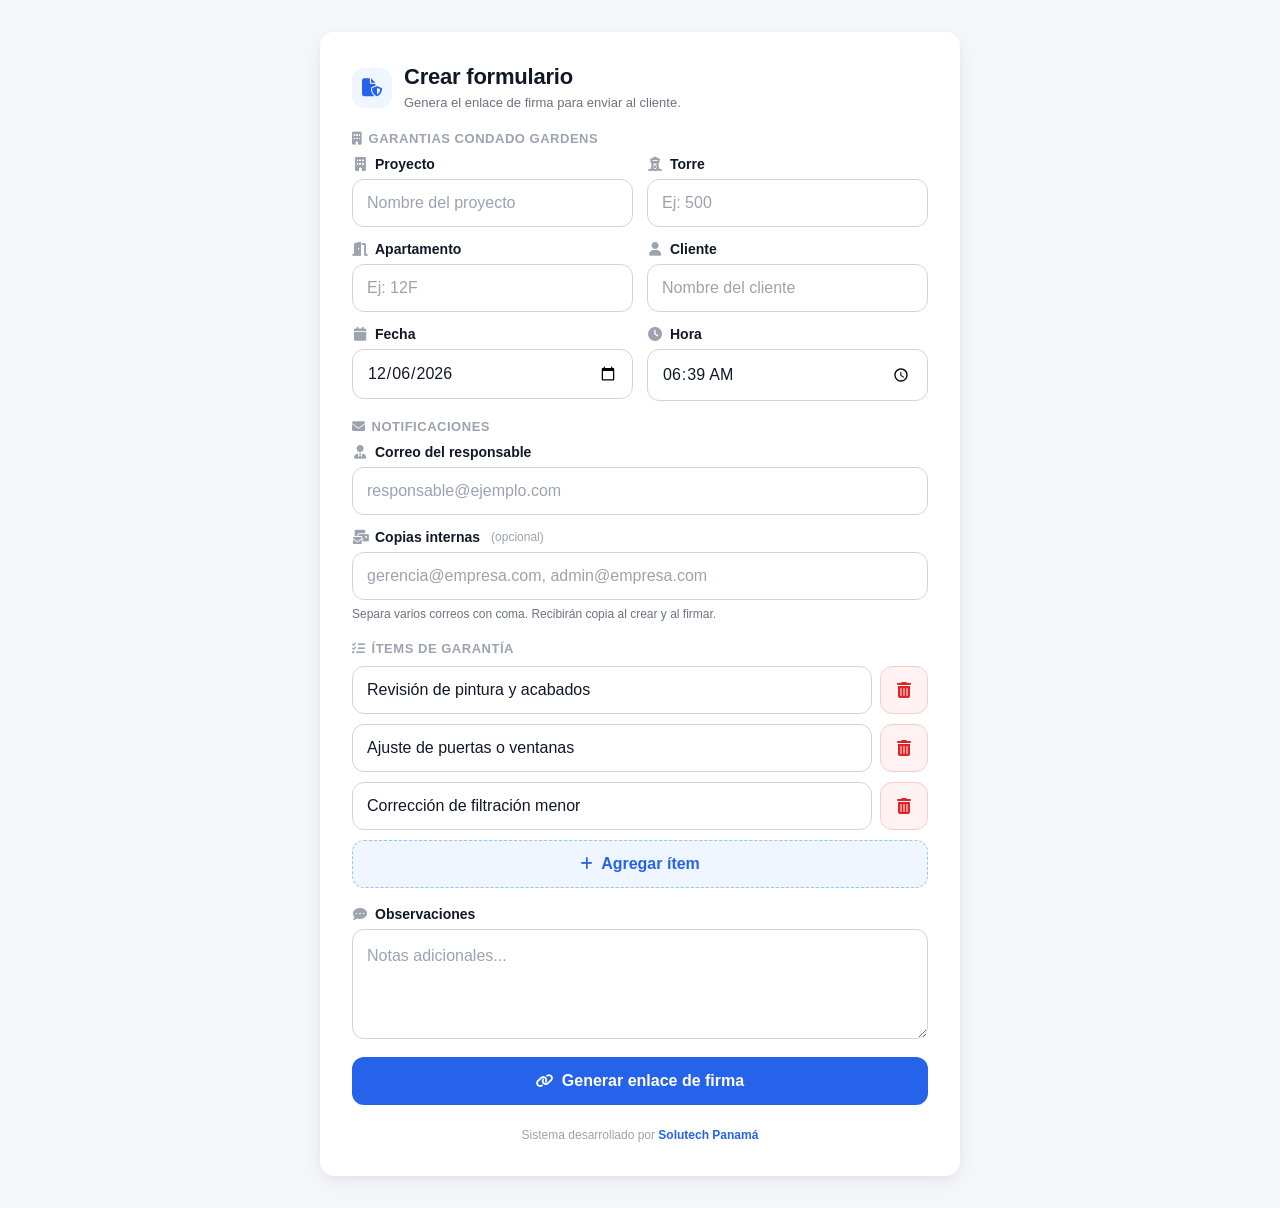
==== commit f18538be: "V3.1" ====
--- a/index.html
+++ b/index.html
@@ -2,99 +2,153 @@
 <html lang="es">
 <head>
   <meta charset="utf-8">
-  <meta name="viewport" content="width=device-width, initial-scale=1, maximum-scale=1, viewport-fit=cover">
-  <title>Crear Formulario de Garantía</title>
-  <link rel="stylesheet" href="https://cdnjs.cloudflare.com/ajax/libs/font-awesome/6.5.1/css/all.min.css">
+  <meta name="viewport" content="width=device-width, initial-scale=1, viewport-fit=cover">
+  <meta name="theme-color" content="#2563eb">
+  <meta name="description" content="Sistema interno de formularios de garantía con firma digital.">
+
+  <title>Garantías</title>
+
+  <!-- PWA -->
+  <link rel="manifest" href="/manifest.webmanifest">
+  <link rel="icon" type="image/png" sizes="32x32" href="/icons/icon-32.png">
+  <link rel="apple-touch-icon" href="/icons/icon-192.png">
+  <meta name="apple-mobile-web-app-capable" content="yes">
+  <meta name="apple-mobile-web-app-status-bar-style" content="default">
+  <meta name="apple-mobile-web-app-title" content="Garantías">
+
+  <link rel="stylesheet" href="https://cdnjs.cloudflare.com/ajax/libs/font-awesome/6.5.1/css/all.min.css" crossorigin="anonymous" referrerpolicy="no-referrer">
   <link rel="stylesheet" href="/assets/styles.css">
 </head>
 <body>
-  <div class="page">
+  <main class="page">
     <div class="card">
-      <h1><i class="fa-solid fa-file-shield"></i>Crear formulario de garantía</h1>
-      <p>Completa la información y genera el enlace que luego enviarás al cliente.</p>
 
-      <div class="grid two">
-        <div class="field">
-          <label for="proyecto"><i class="fa-solid fa-building"></i>Proyecto</label>
-          <input id="proyecto" type="text" placeholder="Nombre del proyecto">
+      <header class="header">
+        <div class="icon-badge"><i class="fa-solid fa-file-shield" aria-hidden="true"></i></div>
+        <div>
+          <h1>Crear formulario</h1>
+          <p class="subtitle">Genera el enlace de firma para enviar al cliente.</p>
         </div>
+      </header>
 
-        <div class="field">
-          <label for="torre"><i class="fa-solid fa-tower-observation"></i>Torre</label>
-          <input id="torre" type="text" placeholder="Ej: 500">
-        </div>
+      <!-- Datos del proyecto -->
+      <div class="section">
+        <div class="section-title"><i class="fa-solid fa-building" aria-hidden="true"></i>Garantias Condado Gardens</div>
+        <div class="grid two">
+          <div class="field">
+            <label for="proyecto"><i class="fa-solid fa-building" aria-hidden="true"></i>Proyecto</label>
+            <input id="proyecto" type="text" placeholder="Nombre del proyecto" autocomplete="organization">
+          </div>
 
-        <div class="field">
-          <label for="apartamento"><i class="fa-solid fa-door-open"></i>Apartamento</label>
-          <input id="apartamento" type="text" placeholder="Ej: 12F">
-        </div>
+          <div class="field">
+            <label for="torre"><i class="fa-solid fa-tower-observation" aria-hidden="true"></i>Torre</label>
+            <input id="torre" type="text" placeholder="Ej: 500" inputmode="text">
+          </div>
 
-        <div class="field">
-          <label for="cliente"><i class="fa-solid fa-user"></i>Cliente</label>
-          <input id="cliente" type="text" placeholder="Nombre del cliente">
-        </div>
+          <div class="field">
+            <label for="apartamento"><i class="fa-solid fa-door-open" aria-hidden="true"></i>Apartamento</label>
+            <input id="apartamento" type="text" placeholder="Ej: 12F" inputmode="text">
+          </div>
 
-        <div class="field">
-          <label for="fecha"><i class="fa-solid fa-calendar"></i>Fecha</label>
-          <input id="fecha" type="date">
-        </div>
+          <div class="field">
+            <label for="cliente"><i class="fa-solid fa-user" aria-hidden="true"></i>Cliente</label>
+            <input id="cliente" type="text" placeholder="Nombre del cliente" autocomplete="name">
+          </div>
 
-        <div class="field">
-          <label for="hora"><i class="fa-solid fa-clock"></i>Hora</label>
-          <input id="hora" type="time">
+          <div class="field">
+            <label for="fecha"><i class="fa-solid fa-calendar" aria-hidden="true"></i>Fecha</label>
+            <input id="fecha" type="date">
+          </div>
+
+          <div class="field">
+            <label for="hora"><i class="fa-solid fa-clock" aria-hidden="true"></i>Hora</label>
+            <input id="hora" type="time">
+          </div>
         </div>
       </div>
 
+      <!-- Notificaciones -->
       <div class="section">
-        <div class="field">
-          <label for="correo_responsable"><i class="fa-solid fa-envelope"></i>Correo del responsable</label>
-          <input id="correo_responsable" type="email" placeholder="correo@ejemplo.com">
+        <div class="section-title"><i class="fa-solid fa-envelope" aria-hidden="true"></i>Notificaciones</div>
+
+        <div class="grid">
+          <div class="field">
+            <label for="correo_responsable"><i class="fa-solid fa-user-tie" aria-hidden="true"></i>Correo del responsable</label>
+            <input id="correo_responsable" type="email" placeholder="responsable@ejemplo.com" autocomplete="email" inputmode="email">
+          </div>
+
+          <div class="field">
+            <label for="correos_cc">
+              <i class="fa-solid fa-envelopes-bulk" aria-hidden="true"></i>Copias internas
+              <span class="optional">(opcional)</span>
+            </label>
+            <input id="correos_cc" type="text" placeholder="gerencia@empresa.com, admin@empresa.com" autocomplete="off">
+            <div class="hint">Separa varios correos con coma. Recibirán copia al crear y al firmar.</div>
+          </div>
         </div>
       </div>
 
+      <!-- Ítems de garantía -->
+      <div class="section">
+        <div class="section-title"><i class="fa-solid fa-list-check" aria-hidden="true"></i>Ítems de garantía</div>
+        <div id="itemsContainer" class="items-list"></div>
+        <button class="btn btn-add" type="button" onclick="addItem()">
+          <i class="fa-solid fa-plus" aria-hidden="true"></i>Agregar ítem
+        </button>
+      </div>
+
+      <!-- Observaciones -->
       <div class="section">
         <div class="field">
-          <label for="correos_cc"><i class="fa-solid fa-envelopes-bulk"></i>Copias internas <span style="font-weight:400;color:#9ca3af;">(opcional)</span></label>
-          <input id="correos_cc" type="text" placeholder="gerencia@empresa.com, admin@empresa.com">
-          <div class="hint">Separa varios correos con coma. Recibirán copia al crear y al firmar.</div>
-        </div>
-      </div>
-
-      <div class="section">
-        <div class="section-title"><i class="fa-solid fa-list-check"></i>Ítems de garantía</div>
-        <div id="itemsContainer" class="items-list"></div>
-        <button class="btn-add" type="button" onclick="addItem()"><i class="fa-solid fa-plus"></i>Agregar ítem</button>
-      </div>
-
-      <div class="section">
-        <div class="field">
-          <label for="observaciones"><i class="fa-solid fa-comment-dots"></i>Observaciones</label>
+          <label for="observaciones"><i class="fa-solid fa-comment-dots" aria-hidden="true"></i>Observaciones</label>
           <textarea id="observaciones" placeholder="Notas adicionales..."></textarea>
         </div>
       </div>
 
+      <!-- Acción principal -->
       <div class="actions">
-        <button id="btnGenerar" class="btn-primary" type="button" onclick="crearFormulario()"><i class="fa-solid fa-link"></i>Generar enlace de firma</button>
+        <button id="btnGenerar" class="btn btn-primary" type="button" onclick="crearFormulario()">
+          <i class="fa-solid fa-link" aria-hidden="true"></i>Generar enlace de firma
+        </button>
       </div>
 
-      <div id="resultado" class="result"></div>
+      <!-- Resultado -->
+      <div id="resultado" class="result" role="status" aria-live="polite"></div>
 
-      <div id="accionesEnlace" class="actions inline" style="display:none;">
-        <button class="btn-secondary" type="button" onclick="copiarEnlace()"><i class="fa-solid fa-copy"></i>Copiar enlace</button>
-        <button class="btn-whatsapp" type="button" onclick="compartirWhatsApp()"><i class="fa-brands fa-whatsapp"></i>WhatsApp</button>
-        <button class="btn-share" type="button" onclick="compartirGeneral()"><i class="fa-solid fa-share-nodes"></i>Compartir</button>
+      <!-- Acciones del enlace generado -->
+      <div id="accionesEnlace" class="actions row" style="display:none;">
+        <button class="btn btn-secondary" type="button" onclick="copiarEnlace()">
+          <i class="fa-solid fa-copy" aria-hidden="true"></i>Copiar
+        </button>
+        <button class="btn btn-whatsapp" type="button" onclick="compartirWhatsApp()">
+          <i class="fa-brands fa-whatsapp" aria-hidden="true"></i>WhatsApp
+        </button>
+        <button class="btn btn-share" type="button" onclick="compartirGeneral()">
+          <i class="fa-solid fa-share-nodes" aria-hidden="true"></i>Compartir
+        </button>
       </div>
 
-      <div id="copiadoMsg" class="small-note"><i class="fa-solid fa-circle-check"></i>Enlace copiado correctamente.</div>
+      <div id="copiadoMsg" class="small-note" role="status" aria-live="polite">
+        <i class="fa-solid fa-circle-check" aria-hidden="true"></i>Enlace copiado correctamente.
+      </div>
 
       <div class="footer-note">
         Sistema desarrollado por <a href="https://solutech.com.pa" target="_blank" rel="noopener">Solutech Panamá</a>
       </div>
     </div>
-  </div>
+  </main>
 
   <script src="/assets/config.js"></script>
   <script src="/assets/api.js"></script>
   <script src="/assets/crear.js"></script>
+
+  <!-- PWA: registrar service worker SOLO en la app interna -->
+  <script>
+    if ('serviceWorker' in navigator) {
+      window.addEventListener('load', function () {
+        navigator.serviceWorker.register('/service-worker.js').catch(function () { /* silencioso */ });
+      });
+    }
+  </script>
 </body>
 </html>
--- a/assets/styles.css
+++ b/assets/styles.css
@@ -1,5 +1,48 @@
 /* ================================================================
-   styles.css — estilos compartidos para crear y firmar
+   styles.css — Sistema de Garantías
+   Mobile-first. Vanilla. Sin frameworks.
+   ================================================================ */
+
+:root {
+  --color-primary: #2563eb;
+  --color-primary-dark: #1d4ed8;
+  --color-primary-light: #eff6ff;
+  --color-success: #16a34a;
+  --color-success-light: #f0fdf4;
+  --color-success-border: #bbf7d0;
+  --color-success-text: #166534;
+  --color-danger: #dc2626;
+  --color-danger-light: #fef2f2;
+  --color-danger-border: #fecaca;
+  --color-danger-text: #991b1b;
+  --color-warning: #d97706;
+  --color-whatsapp: #25d366;
+  --color-purple: #8b5cf6;
+
+  --color-bg: #f5f7fb;
+  --color-surface: #ffffff;
+  --color-text: #111827;
+  --color-text-muted: #6b7280;
+  --color-text-subtle: #9ca3af;
+  --color-border: #e5e7eb;
+  --color-border-strong: #d1d5db;
+  --color-border-dashed: #cbd5e1;
+
+  --radius-sm: 8px;
+  --radius: 12px;
+  --radius-lg: 14px;
+
+  --shadow-sm: 0 1px 2px rgba(15, 23, 42, 0.04);
+  --shadow: 0 6px 24px rgba(15, 23, 42, 0.06), 0 2px 6px rgba(15, 23, 42, 0.04);
+
+  --tap-min: 48px; /* tamaño mínimo cómodo en móvil */
+
+  --safe-bottom: env(safe-area-inset-bottom, 0px);
+  --safe-top: env(safe-area-inset-top, 0px);
+}
+
+/* ================================================================
+   Reset
    ================================================================ */
 
 * { box-sizing: border-box; }
@@ -8,109 +51,211 @@
   margin: 0;
   padding: 0;
   width: 100%;
+  font-family: -apple-system, BlinkMacSystemFont, 'Segoe UI', Roboto,
+               'Helvetica Neue', Arial, sans-serif;
+  background: var(--color-bg);
+  color: var(--color-text);
+  -webkit-font-smoothing: antialiased;
+  -moz-osx-font-smoothing: grayscale;
+  text-size-adjust: 100%;
+  -webkit-text-size-adjust: 100%;
+}
+
+body {
+  min-height: 100vh;
+  min-height: 100dvh; /* dvh > vh en móviles modernos: descuenta barra del navegador */
   overflow-x: hidden;
-  font-family: 'Segoe UI', Arial, sans-serif;
-  background: #f5f7fb;
-  color: #1f2937;
-}
+}
+
+input, textarea, button, select {
+  font-family: inherit;
+  font-size: inherit;
+  color: inherit;
+}
+
+button {
+  cursor: pointer;
+  -webkit-tap-highlight-color: transparent;
+}
+
+a { color: var(--color-primary); }
+
+/* ================================================================
+   Layout
+   ================================================================ */
 
 .page {
   width: 100%;
-  max-width: 100%;
-  margin: 0 auto;
-  padding: 8px;
+  padding: calc(12px + var(--safe-top)) 12px calc(20px + var(--safe-bottom));
 }
 
 .card {
   width: 100%;
-  max-width: 540px;
+  max-width: 560px;
   margin: 0 auto;
-  background: #fff;
-  border-radius: 14px;
-  padding: 14px;
-  box-shadow: 0 8px 24px rgba(0,0,0,.08);
-}
-
-h1 {
-  margin: 0 0 6px;
-  font-size: 24px;
-  line-height: 1.15;
-  color: #111827;
-}
-
-h1 i { margin-right: 8px; color: #2563eb; }
-h1.firma i { color: #16a34a; }
-
-p {
-  margin: 0 0 14px;
-  color: #6b7280;
-  line-height: 1.45;
+  background: var(--color-surface);
+  border-radius: var(--radius-lg);
+  padding: 18px 16px;
+  box-shadow: var(--shadow);
+}
+
+/* ================================================================
+   Encabezado
+   ================================================================ */
+
+.header {
+  display: flex;
+  align-items: center;
+  gap: 12px;
+  margin-bottom: 6px;
+}
+
+.header .icon-badge {
+  width: 40px;
+  height: 40px;
+  border-radius: var(--radius);
+  background: var(--color-primary-light);
+  color: var(--color-primary);
+  display: flex;
+  align-items: center;
+  justify-content: center;
+  font-size: 18px;
+  flex-shrink: 0;
+}
+
+.header.success .icon-badge {
+  background: var(--color-success-light);
+  color: var(--color-success);
+}
+
+.header h1 {
+  margin: 0;
+  font-size: 20px;
+  line-height: 1.2;
+  font-weight: 700;
+  color: var(--color-text);
+  letter-spacing: -0.01em;
+}
+
+.header .subtitle {
+  margin: 4px 0 0;
+  font-size: 13px;
+  color: var(--color-text-muted);
+  line-height: 1.4;
+}
+
+.intro {
+  margin: 12px 0 18px;
+  color: var(--color-text-muted);
+  line-height: 1.5;
   font-size: 15px;
+}
+
+/* ================================================================
+   Secciones y campos
+   ================================================================ */
+
+.section {
+  margin-top: 18px;
+}
+
+.section + .section { margin-top: 18px; }
+
+.section-title {
+  font-size: 13px;
+  font-weight: 700;
+  letter-spacing: 0.04em;
+  text-transform: uppercase;
+  color: var(--color-text-subtle);
+  margin: 0 0 10px;
+  display: flex;
+  align-items: center;
+  gap: 6px;
 }
 
 .grid {
   display: grid;
   grid-template-columns: 1fr;
-  gap: 12px;
-}
-
-.field { margin-bottom: 0; }
+  gap: 14px;
+}
+
+.field {
+  display: flex;
+  flex-direction: column;
+}
 
 .field label {
-  display: block;
-  font-size: 15px;
-  font-weight: 700;
-  margin-bottom: 6px;
-  color: #374151;
-}
-
-.field label i {
-  margin-right: 5px;
-  color: #9ca3af;
-  width: 16px;
-  text-align: center;
+  display: flex;
+  align-items: center;
+  gap: 7px;
+  font-size: 14px;
+  font-weight: 600;
+  color: var(--color-text);
+  margin-bottom: 7px;
+}
+
+.field label i { color: var(--color-text-subtle); width: 16px; text-align: center; }
+
+.field label .optional {
+  font-weight: 400;
+  font-size: 12px;
+  color: var(--color-text-subtle);
+  margin-left: 4px;
 }
 
 .hint {
   margin-top: 6px;
   font-size: 12px;
-  color: #6b7280;
-}
-
-input,
+  color: var(--color-text-muted);
+  line-height: 1.4;
+}
+
+input[type="text"],
+input[type="email"],
+input[type="tel"],
+input[type="date"],
+input[type="time"],
+input[type="number"],
 textarea {
   width: 100%;
-  padding: 13px 14px;
-  border: 1px solid #d1d5db;
-  border-radius: 12px;
-  font-size: 16px;
-  font-family: 'Segoe UI', Arial, sans-serif;
-  background: #fff;
+  padding: 14px 14px;
+  border: 1px solid var(--color-border-strong);
+  border-radius: var(--radius);
+  font-size: 16px; /* 16px evita zoom automático en iOS */
+  background: var(--color-surface);
   outline: none;
-  transition: border-color 0.15s, box-shadow 0.15s;
+  transition: border-color 0.15s ease, box-shadow 0.15s ease;
+  min-height: var(--tap-min);
+  -webkit-appearance: none;
+  appearance: none;
+}
+
+textarea {
+  min-height: 110px;
+  resize: vertical;
+  line-height: 1.5;
 }
 
 input:focus,
 textarea:focus {
-  border-color: #2563eb;
-  box-shadow: 0 0 0 3px rgba(37, 99, 235, 0.1);
-}
-
-textarea {
-  min-height: 120px;
-  resize: vertical;
-}
-
-.section { margin-top: 18px; }
-
-.section-title {
-  font-size: 16px;
-  font-weight: 700;
-  margin: 0 0 8px;
-  color: #111827;
-}
-
-.section-title i { margin-right: 6px; color: #9ca3af; }
+  border-color: var(--color-primary);
+  box-shadow: 0 0 0 4px rgba(37, 99, 235, 0.12);
+}
+
+input::placeholder,
+textarea::placeholder {
+  color: var(--color-text-subtle);
+}
+
+input:disabled,
+textarea:disabled {
+  background: #f3f4f6;
+  color: var(--color-text-muted);
+}
+
+/* ================================================================
+   Ítems
+   ================================================================ */
 
 .items-list {
   display: flex;
@@ -121,160 +266,301 @@
 
 .item-row {
   display: flex;
-  flex-direction: row;
-  align-items: center;
+  align-items: stretch;
   gap: 8px;
 }
 
-.item-row input { flex: 1; min-width: 0; }
+.item-row input {
+  flex: 1;
+  min-width: 0;
+}
 
 .btn-delete {
-  width: 46px;
-  height: 46px;
-  min-width: 46px;
-  border: none;
-  border-radius: 12px;
-  padding: 0;
-  font-size: 18px;
-  line-height: 1;
-  cursor: pointer;
-  background: #fef2f2;
-  color: #dc2626;
-  border: 1px solid #fecaca;
-  transition: background 0.15s;
+  width: var(--tap-min);
+  height: auto;
+  min-width: var(--tap-min);
+  border: 1px solid var(--color-danger-border);
+  background: var(--color-danger-light);
+  color: var(--color-danger);
+  border-radius: var(--radius);
+  font-size: 16px;
   display: flex;
   align-items: center;
   justify-content: center;
-}
-
-.btn-delete:active { background: #fee2e2; }
+  flex-shrink: 0;
+  transition: background 0.15s ease, transform 0.05s ease;
+}
+
+.btn-delete:active {
+  background: #fecaca;
+  transform: scale(0.96);
+}
+
+/* ================================================================
+   Botones
+   ================================================================ */
+
+.btn {
+  display: inline-flex;
+  align-items: center;
+  justify-content: center;
+  gap: 8px;
+  width: 100%;
+  min-height: var(--tap-min);
+  padding: 12px 16px;
+  border: 1px solid transparent;
+  border-radius: var(--radius);
+  font-size: 16px;
+  font-weight: 600;
+  text-decoration: none;
+  transition: background-color 0.15s ease, border-color 0.15s ease,
+              transform 0.05s ease, opacity 0.15s ease;
+}
+
+.btn:active { transform: scale(0.985); }
+.btn:disabled { opacity: 0.6; pointer-events: none; }
+.btn i { font-size: 14px; }
+
+.btn-primary {
+  background: var(--color-primary);
+  color: #fff;
+}
+.btn-primary:active { background: var(--color-primary-dark); }
+
+.btn-success {
+  background: var(--color-success);
+  color: #fff;
+}
+.btn-success:active { background: #15803d; }
+
+.btn-secondary {
+  background: var(--color-surface);
+  color: var(--color-text);
+  border-color: var(--color-border);
+}
+.btn-secondary:active { background: #f3f4f6; }
+
+.btn-whatsapp { background: var(--color-whatsapp); color: #fff; }
+.btn-whatsapp:active { background: #1ebe5d; }
+
+.btn-share { background: var(--color-purple); color: #fff; }
+.btn-share:active { background: #7c3aed; }
+
+.btn-add {
+  background: var(--color-primary-light);
+  color: var(--color-primary);
+  border: 1px dashed #93c5fd;
+  font-weight: 600;
+}
+.btn-add:active { background: #dbeafe; }
+
+.btn-ghost {
+  background: transparent;
+  color: var(--color-text-muted);
+  border-color: var(--color-border);
+}
+.btn-ghost:active { background: #f3f4f6; }
 
 .actions {
   display: flex;
   flex-direction: column;
   gap: 10px;
-  margin-top: 16px;
-}
-
-button {
-  width: 100%;
-  border: none;
-  border-radius: 12px;
-  padding: 14px 16px;
-  font-size: 16px;
-  font-weight: 700;
-  cursor: pointer;
-  transition: opacity 0.15s;
-}
-
-button:active { opacity: 0.85; }
-button i { margin-right: 8px; }
-
-.btn-primary  { background: #2563eb; color: #fff; }
-.btn-success  { background: #16a34a; color: #fff; }
-.btn-secondary{ background: #f3f4f6; color: #111827; border: 1px solid #e5e7eb; }
-.btn-whatsapp { background: #25d366; color: #fff; }
-.btn-share    { background: #8b5cf6; color: #fff; }
-.btn-add {
-  background: #f0f9ff;
-  color: #2563eb;
-  border: 1px dashed #93c5fd;
-}
-.btn-add:active { background: #e0f2fe; }
+  margin-top: 18px;
+}
+
+.actions.row {
+  flex-direction: row;
+  flex-wrap: wrap;
+}
+
+.actions.row .btn { flex: 1 1 calc(50% - 5px); width: auto; }
+
+/* ================================================================
+   Resultados / mensajes
+   ================================================================ */
 
 .result {
-  margin-top: 16px;
-  padding: 14px;
-  background: #f0f9ff;
-  border: 1px solid #93c5fd;
-  border-radius: 12px;
-  display: none;
+  margin-top: 18px;
+  padding: 14px 14px;
+  background: var(--color-primary-light);
+  border: 1px solid #bfdbfe;
+  border-radius: var(--radius);
   font-size: 14px;
   line-height: 1.5;
   word-break: break-word;
   overflow-wrap: anywhere;
-}
-
-.result a {
+  display: none;
+}
+
+.result.success {
+  background: var(--color-success-light);
+  border-color: var(--color-success-border);
+}
+
+.result.error {
+  background: var(--color-danger-light);
+  border-color: var(--color-danger-border);
+  color: var(--color-danger-text);
+}
+
+.result-title {
+  display: flex;
+  align-items: center;
+  gap: 8px;
+  font-weight: 700;
+  margin-bottom: 8px;
+  font-size: 15px;
+}
+
+.result-title.success { color: var(--color-success-text); }
+.result-title.error { color: var(--color-danger-text); }
+
+.result-id {
+  display: inline-block;
+  padding: 2px 8px;
+  background: rgba(0, 0, 0, 0.04);
+  border-radius: 6px;
+  font-family: 'SF Mono', Menlo, Consolas, monospace;
+  font-size: 12px;
+  margin-bottom: 8px;
+}
+
+.result-link {
+  margin-top: 6px;
+  padding: 10px 12px;
+  background: var(--color-surface);
+  border: 1px solid var(--color-border);
+  border-radius: var(--radius-sm);
+  font-size: 13px;
   word-break: break-all;
   overflow-wrap: anywhere;
-  color: #2563eb;
-}
+  line-height: 1.45;
+}
+
+.result-link a { color: var(--color-primary); text-decoration: none; }
+.result-link a:hover { text-decoration: underline; }
 
 .small-note {
-  display: none;
   margin-top: 10px;
   padding: 10px 12px;
   font-size: 13px;
-  color: #166534;
-  background: #f0fdf4;
-  border: 1px solid #bbf7d0;
-  border-radius: 10px;
+  color: var(--color-success-text);
+  background: var(--color-success-light);
+  border: 1px solid var(--color-success-border);
+  border-radius: var(--radius-sm);
+  display: none;
 }
 
 .small-note i { margin-right: 6px; }
 
-.footer-note {
-  margin-top: 18px;
-  text-align: center;
+.msg {
+  margin-top: 16px;
+  padding: 12px 14px;
+  border-radius: var(--radius);
+  font-size: 14px;
+  line-height: 1.45;
+  display: none;
+  align-items: flex-start;
+  gap: 8px;
+}
+
+.msg i { margin-top: 2px; flex-shrink: 0; }
+.msg.success {
+  display: flex;
+  background: var(--color-success-light);
+  color: var(--color-success-text);
+  border: 1px solid var(--color-success-border);
+}
+.msg.error {
+  display: flex;
+  background: var(--color-danger-light);
+  color: var(--color-danger-text);
+  border: 1px solid var(--color-danger-border);
+}
+
+/* ================================================================
+   Pantalla de firma — bloques de datos
+   ================================================================ */
+
+.box {
+  background: #fafbfc;
+  border: 1px solid var(--color-border);
+  border-radius: var(--radius);
+  padding: 14px;
+  margin-bottom: 14px;
+}
+
+.box-title {
   font-size: 12px;
-  color: #6b7280;
+  font-weight: 700;
+  color: var(--color-text-subtle);
+  text-transform: uppercase;
+  letter-spacing: 0.06em;
+  margin-bottom: 10px;
+  display: flex;
+  align-items: center;
+  gap: 6px;
+}
+
+.meta-grid {
+  display: grid;
+  grid-template-columns: 1fr;
+  gap: 8px;
+}
+
+.meta-line {
+  display: flex;
+  align-items: baseline;
+  gap: 8px;
+  font-size: 15px;
   line-height: 1.4;
-}
-
-.footer-note a {
-  color: #2563eb;
-  text-decoration: none;
-  font-weight: 600;
-}
-
-.loading { opacity: 0.7; pointer-events: none; }
-
-/* ===== Firma (canvas y específicos) ===== */
-.box {
-  background: #f9fafb;
-  border: 1px solid #e5e7eb;
-  border-radius: 12px;
-  padding: 12px;
-  margin-bottom: 14px;
-}
-
-.box-title {
+  word-break: break-word;
+}
+
+.meta-line .meta-label {
+  color: var(--color-text-muted);
+  font-weight: 500;
   font-size: 13px;
-  font-weight: 700;
-  color: #9ca3af;
-  text-transform: uppercase;
-  letter-spacing: 0.5px;
-  margin-bottom: 8px;
-}
-
-.box-title i { margin-right: 5px; }
-
-.meta-line {
-  margin: 2px 0;
-  font-size: 16px;
-  line-height: 1.35;
-  word-break: break-word;
-}
-
-.meta-line i {
-  margin-right: 6px;
-  color: #9ca3af;
-  width: 16px;
-  text-align: center;
-}
+  flex-shrink: 0;
+  min-width: 86px;
+}
+
+.meta-line .meta-value {
+  color: var(--color-text);
+  font-weight: 500;
+}
+
+.meta-line.full {
+  flex-direction: column;
+  align-items: flex-start;
+  gap: 2px;
+}
+
+/* ================================================================
+   Checklist de la firma
+   ================================================================ */
 
 .check-item {
   display: flex;
   align-items: flex-start;
-  gap: 10px;
-  padding: 12px;
-  background: #fff;
-  border: 1px solid #e5e7eb;
-  border-radius: 10px;
+  gap: 12px;
+  padding: 14px 12px;
+  background: var(--color-surface);
+  border: 1px solid var(--color-border);
+  border-radius: var(--radius);
   margin-bottom: 8px;
   cursor: pointer;
   user-select: none;
+  -webkit-user-select: none;
+  transition: border-color 0.15s ease, background 0.15s ease;
+  min-height: var(--tap-min);
+}
+
+.check-item:active { background: #fafbfc; }
+
+.check-item.checked {
+  border-color: var(--color-success);
+  background: var(--color-success-light);
 }
 
 .check-item input[type="checkbox"] {
@@ -285,86 +571,234 @@
 
 .custom-check {
   flex-shrink: 0;
-  width: 22px;
-  height: 22px;
-  border: 2px solid #d1d5db;
+  width: 24px;
+  height: 24px;
+  border: 2px solid var(--color-border-strong);
   border-radius: 6px;
-  margin-top: 2px;
+  margin-top: 1px;
   display: flex;
   align-items: center;
   justify-content: center;
-  transition: background 0.15s, border-color 0.15s;
-}
-
+  transition: background 0.15s ease, border-color 0.15s ease;
+  background: var(--color-surface);
+}
+
+.check-item.checked .custom-check,
 .check-item input[type="checkbox"]:checked + .custom-check {
-  background: #16a34a;
-  border-color: #16a34a;
-}
-
+  background: var(--color-success);
+  border-color: var(--color-success);
+}
+
+.check-item.checked .custom-check::after,
 .check-item input[type="checkbox"]:checked + .custom-check::after {
-  content: '✓';
-  color: #fff;
-  font-weight: 700;
-  font-size: 14px;
+  content: '';
+  width: 6px;
+  height: 11px;
+  border-right: 2.5px solid #fff;
+  border-bottom: 2.5px solid #fff;
+  transform: rotate(45deg) translate(-1px, -1px);
 }
 
 .check-text {
   font-size: 15px;
   line-height: 1.4;
   flex: 1;
-}
-
-.canvas-wrap {
-  background: #fff;
-  border: 2px dashed #d1d5db;
-  border-radius: 12px;
+  color: var(--color-text);
+}
+
+/* ================================================================
+   Canvas de firma
+   ================================================================ */
+
+.signature-wrap {
+  position: relative;
+  background: var(--color-surface);
+  border: 2px dashed var(--color-border-dashed);
+  border-radius: var(--radius);
   margin-top: 8px;
-  position: relative;
+  overflow: hidden;
   touch-action: none;
 }
 
+.signature-wrap.has-signature {
+  border-style: solid;
+  border-color: var(--color-success);
+  background: var(--color-surface);
+}
+
 #firmaCanvas {
+  display: block;
   width: 100%;
-  height: 200px;
-  display: block;
-  border-radius: 10px;
+  height: 220px;
   cursor: crosshair;
-}
-
-.canvas-actions {
+  touch-action: none;
+  background: transparent;
+}
+
+.signature-placeholder {
+  position: absolute;
+  inset: 0;
+  display: flex;
+  align-items: center;
+  justify-content: center;
+  pointer-events: none;
+  color: var(--color-text-subtle);
+  font-size: 14px;
+  font-weight: 500;
+  text-align: center;
+  padding: 12px;
+}
+
+.signature-placeholder i {
+  margin-right: 6px;
+  font-size: 16px;
+}
+
+.signature-wrap.has-signature .signature-placeholder { display: none; }
+
+.signature-actions {
   display: flex;
   gap: 8px;
-  margin-top: 8px;
-}
-
-.canvas-actions button { flex: 1; }
-
-.msg {
-  margin-top: 14px;
-  padding: 12px;
-  border-radius: 10px;
+  margin-top: 10px;
+}
+
+.signature-actions .btn { flex: 1; }
+
+/* ================================================================
+   Estado de carga
+   ================================================================ */
+
+.loading-state {
+  display: flex;
+  flex-direction: column;
+  align-items: center;
+  justify-content: center;
+  padding: 36px 16px;
+  color: var(--color-text-muted);
   font-size: 14px;
+}
+
+.spinner {
+  width: 32px;
+  height: 32px;
+  border: 3px solid var(--color-border);
+  border-top-color: var(--color-primary);
+  border-radius: 50%;
+  animation: spin 0.8s linear infinite;
+  margin-bottom: 12px;
+}
+
+@keyframes spin {
+  to { transform: rotate(360deg); }
+}
+
+/* ================================================================
+   Footer
+   ================================================================ */
+
+.footer-note {
+  margin-top: 22px;
+  text-align: center;
+  font-size: 12px;
+  color: var(--color-text-subtle);
   line-height: 1.4;
 }
 
-.msg.success {
-  background: #f0fdf4;
-  color: #166534;
-  border: 1px solid #bbf7d0;
-}
-
-.msg.error {
-  background: #fef2f2;
-  color: #991b1b;
-  border: 1px solid #fecaca;
-}
-
-.msg i { margin-right: 6px; }
+.footer-note a {
+  color: var(--color-primary);
+  text-decoration: none;
+  font-weight: 600;
+}
+
+/* ================================================================
+   Estado "ya firmado"
+   ================================================================ */
+
+.signed-state {
+  text-align: center;
+  padding: 20px 16px 12px;
+}
+
+.signed-state .signed-icon {
+  width: 64px;
+  height: 64px;
+  border-radius: 50%;
+  background: var(--color-success-light);
+  color: var(--color-success);
+  display: inline-flex;
+  align-items: center;
+  justify-content: center;
+  font-size: 28px;
+  margin-bottom: 14px;
+}
+
+.signed-state h2 {
+  margin: 0 0 6px;
+  font-size: 18px;
+  font-weight: 700;
+  color: var(--color-text);
+}
+
+.signed-state p {
+  margin: 0 0 16px;
+  color: var(--color-text-muted);
+  font-size: 14px;
+  line-height: 1.5;
+}
+
+/* ================================================================
+   Tablet / desktop
+   ================================================================ */
+
+@media (min-width: 640px) {
+  .page {
+    padding: 32px 20px calc(32px + var(--safe-bottom));
+  }
+
+  .card {
+    max-width: 640px;
+    padding: 32px 32px;
+  }
+
+  .header h1 { font-size: 22px; }
+
+  .grid.two {
+    grid-template-columns: 1fr 1fr;
+  }
+
+  .meta-grid {
+    grid-template-columns: 1fr 1fr;
+    gap: 10px 18px;
+  }
+
+  .meta-line.full { grid-column: 1 / -1; }
+}
 
 @media (min-width: 768px) {
-  .page { padding: 30px 20px; }
-  .card { max-width: 640px; padding: 28px; }
-  .grid.two { grid-template-columns: 1fr 1fr; }
-  .actions.inline { flex-direction: row; flex-wrap: wrap; }
-  .actions.inline button { width: auto; }
-}
+  .actions.row .btn {
+    flex: 0 0 auto;
+    width: auto;
+    min-width: 160px;
+    padding: 12px 20px;
+  }
+}
+
+/* ================================================================
+   Modo standalone (PWA instalada)
+   ================================================================ */
+
+@media (display-mode: standalone) {
+  body { background: var(--color-bg); }
+  .footer-note { padding-bottom: 8px; }
+}
+
+/* ================================================================
+   Reduce motion
+   ================================================================ */
+
+@media (prefers-reduced-motion: reduce) {
+  *, *::before, *::after {
+    animation-duration: 0.01ms !important;
+    transition-duration: 0.01ms !important;
+  }
+}
